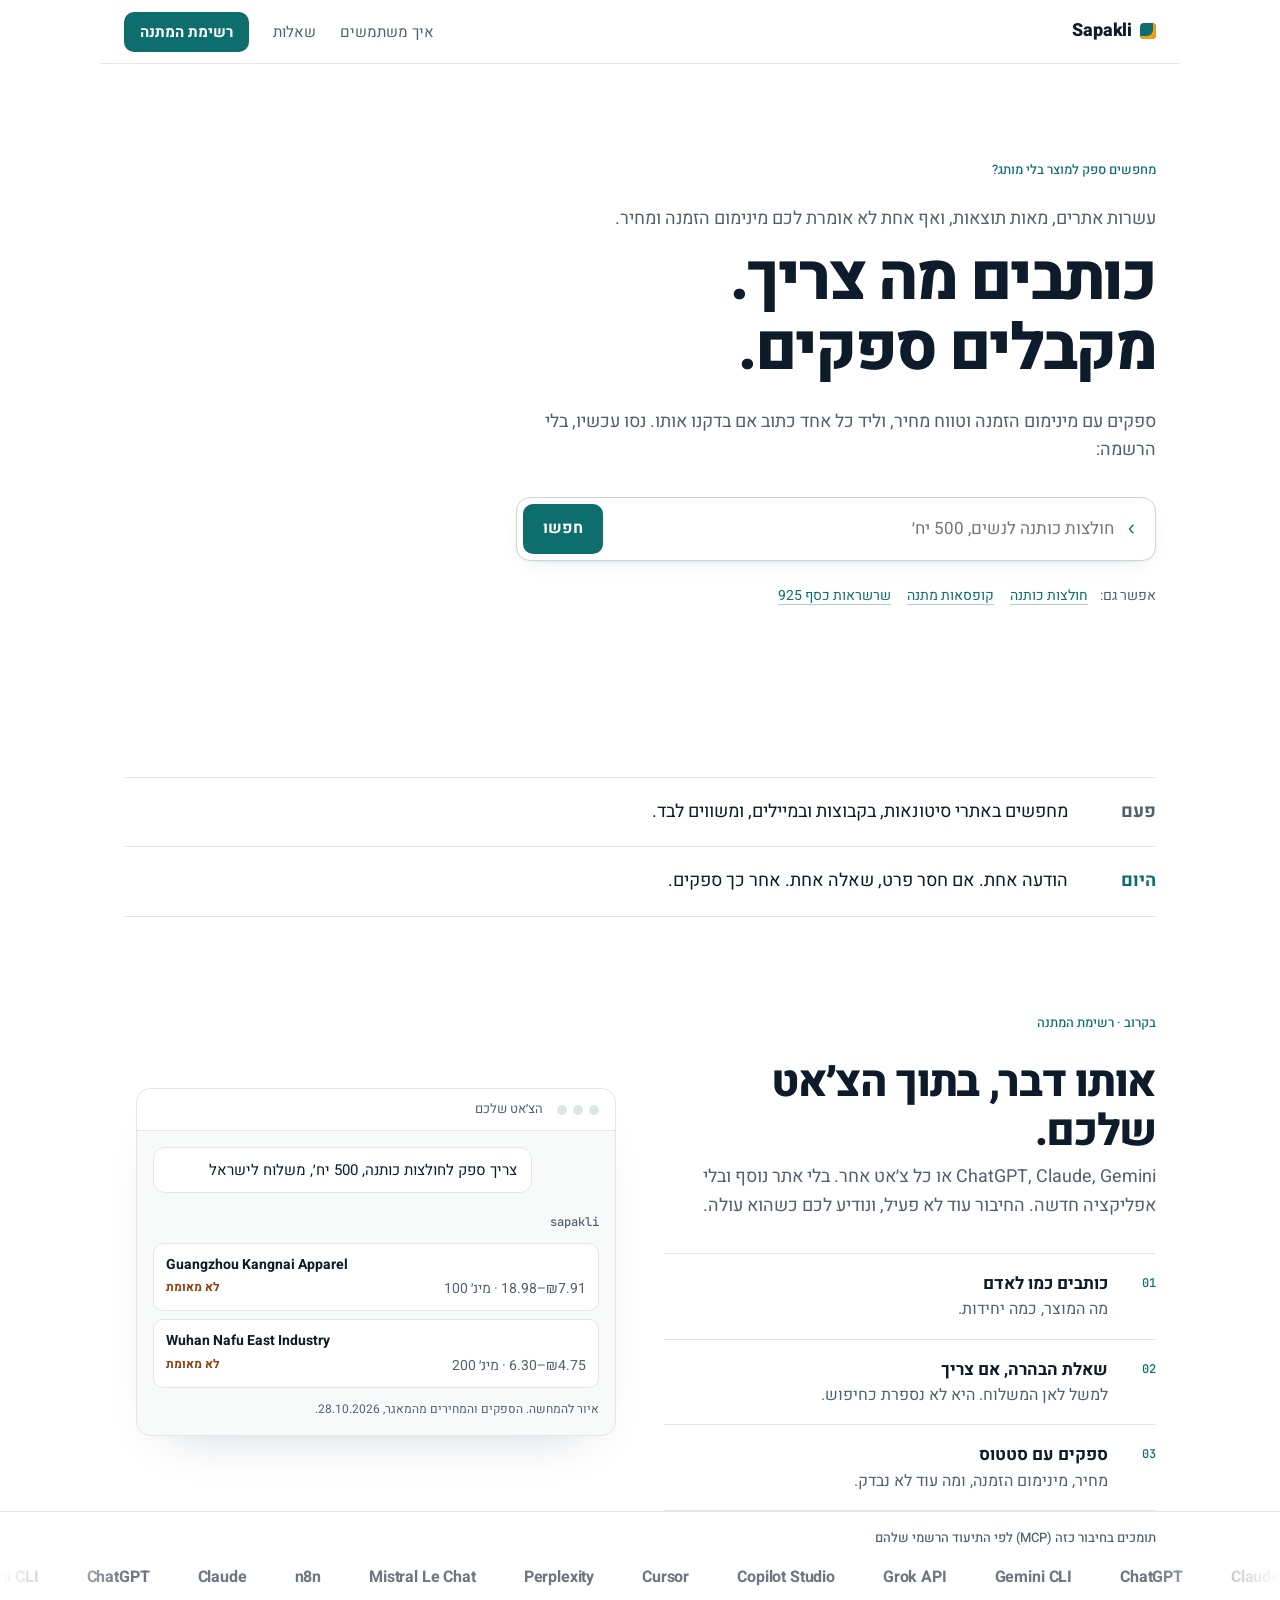
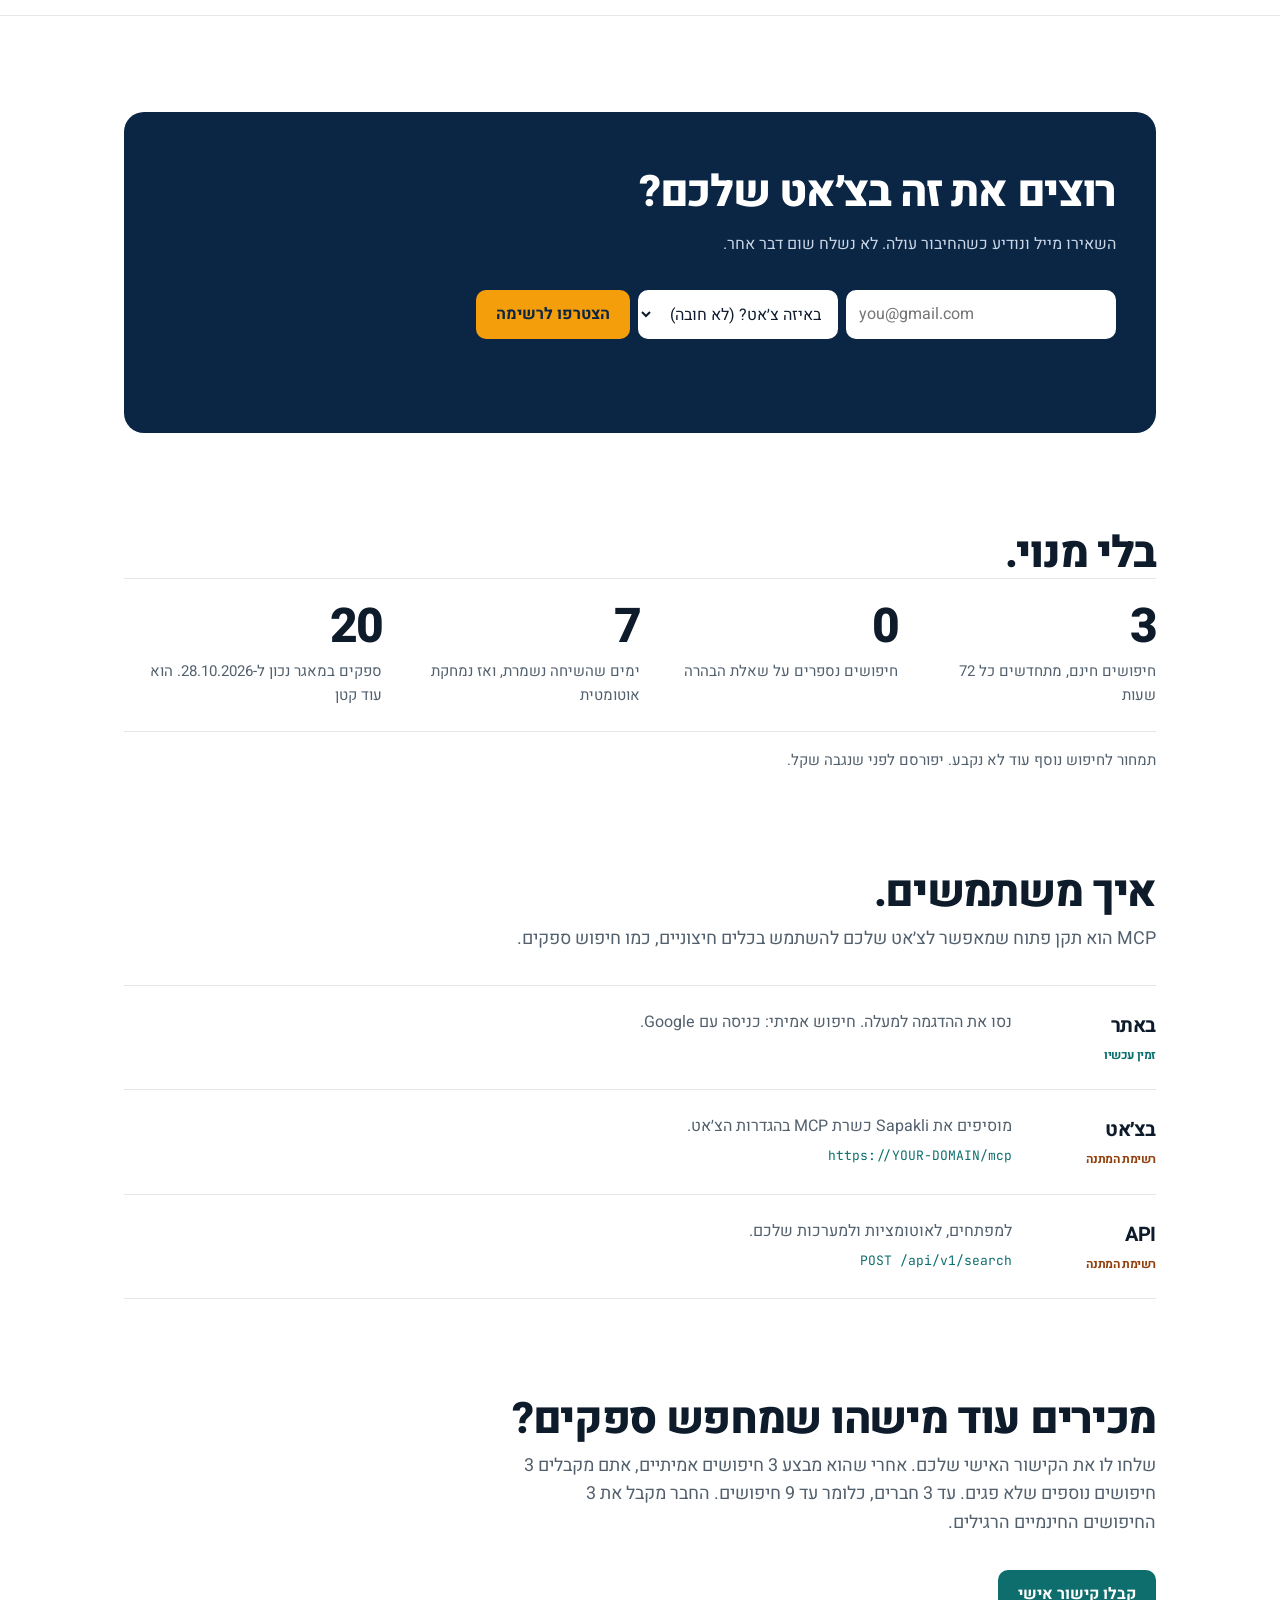
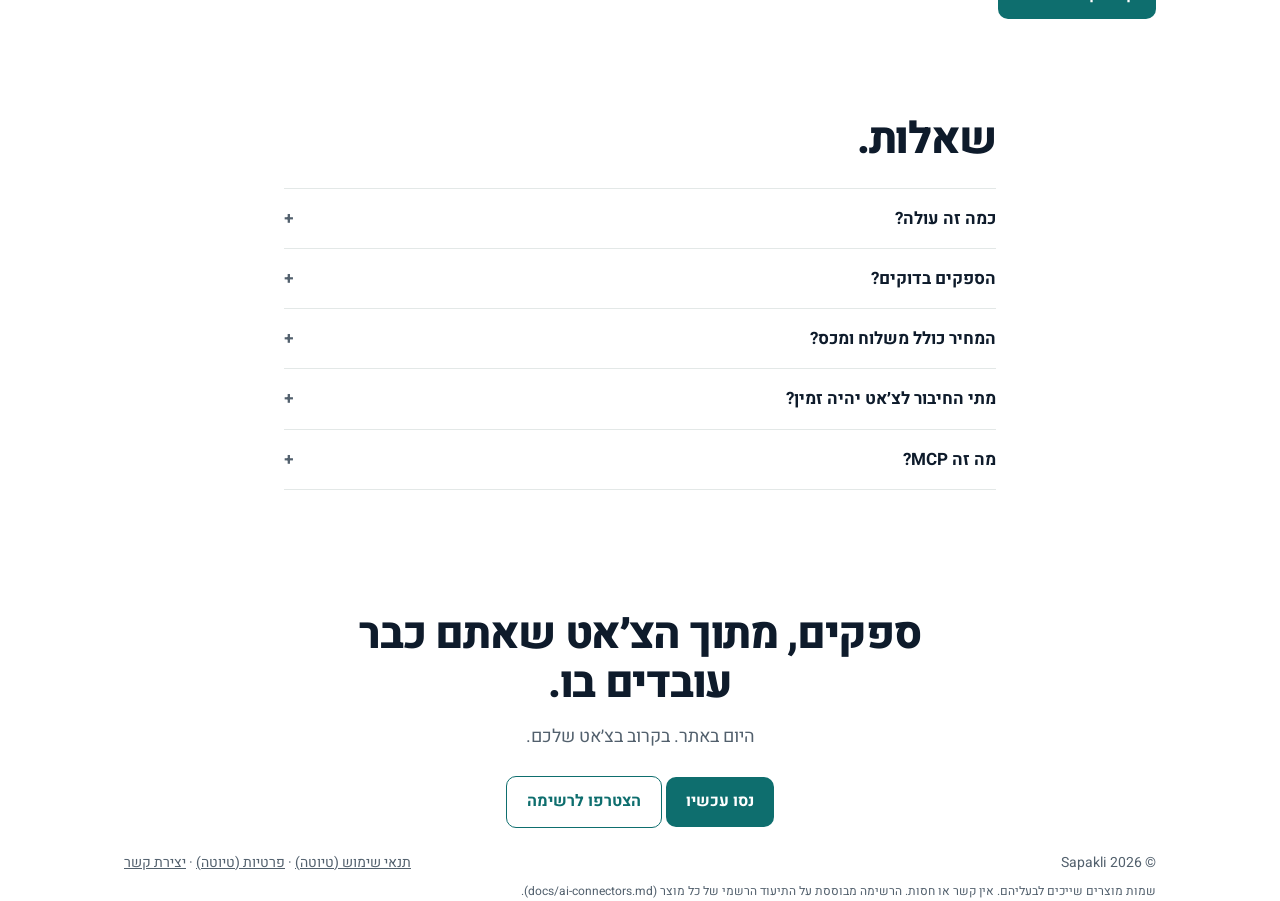
==== index.html @ cacb5def "Sapakli landing preview (static, noindex)" ====
<!doctype html><html lang="he" dir="rtl"><head><meta charset="utf-8"><meta name="robots" content="noindex,nofollow"><meta name="viewport" content="width=device-width,initial-scale=1">
<title>Sapakli – ספקים מתוך הצ׳אט שלכם</title>
<meta name="description" content="כותבים מה צריך, מקבלים ספקים עם מינימום הזמנה וטווח מחיר. נסו עכשיו באתר, 3 חיפושים חינם. החיבור לצ׳אט שלכם: הצטרפו לרשימת ההמתנה.">
<link rel="preconnect" href="https://fonts.googleapis.com"><link rel="preconnect" href="https://fonts.gstatic.com" crossorigin>
<link href="https://fonts.googleapis.com/css2?family=Heebo:wght@400;500;700;800&family=JetBrains+Mono:wght@500&display=swap" rel="stylesheet">
<link rel="icon" href="data:,"><link rel="stylesheet" href="style.css"></head><body>
<a class="skip" href="#try">דלגו להדגמה</a>
<nav class="nav wrap"><b class="logo"><i aria-hidden="true"></i>Sapakli</b>
 <span class="navl"><a href="#connect">איך משתמשים</a><a href="#faq">שאלות</a><a class="btn sm" href="#waitlist">רשימת המתנה</a></span></nav>
<main>
<!-- מבנה לפי jensen-keynote-product-format: בעיה → פעם/היום → חשיפה → דמו → איך בצ׳אט → אקוסיסטם → CTA -->
<!-- 🧪 שורת הבעיה בלי מספרים: טרם אומת כאב (PV) על מציאת ספקים -->
<header class="hero wrap" id="try">
 <p class="eyebrow r">מחפשים ספק למוצר בלי מותג?</p>
 <p class="prob r">עשרות אתרים, מאות תוצאות, ואף אחת לא אומרת לכם מינימום הזמנה ומחיר.</p>
 <h1 class="r">כותבים מה צריך.<br class="d">מקבלים ספקים.</h1>
 <p class="lead r">ספקים עם מינימום הזמנה וטווח מחיר, וליד כל אחד כתוב אם בדקנו אותו. נסו עכשיו, בלי הרשמה:</p>
 <form id="f" class="ask r" role="search" aria-label="נסו את ההדגמה">
  <span class="pr" aria-hidden="true">›</span>
  <label for="q" class="sr">מה אתם מחפשים?</label>
  <input id="q" autocomplete="off" placeholder="חולצות כותנה לנשים, 500 יח׳">
  <button class="btn" type="submit">חפשו</button>
 </form>
 <div class="ex r" aria-label="דוגמאות"><span>אפשר גם:</span>
  <button type="button" data-q="חולצות כותנה לנשים, 500 יח׳">חולצות כותנה</button>
  <button type="button" data-q="קופסאות מתנה ממותגות, 1000 יח׳">קופסאות מתנה</button>
  <button type="button" data-q="שרשראות כסף 925, 200 יח׳">שרשראות כסף 925</button>
 </div>
 <section class="chat" aria-live="polite" aria-label="תוצאות ההדגמה" hidden>
  <p class="badge">הדגמה · נתונים מהמאגר מ-28.10.2026, לא מאומתים</p>
  <div id="log"></div>
 </section>
</header>

<section class="wrap" aria-labelledby="ba">
 <h2 id="ba" class="sr">פעם והיום</h2>
 <div class="ba r">
  <div><span class="k">פעם</span><p>מחפשים באתרי סיטונאות, בקבוצות ובמיילים, ומשווים לבד.</p></div>
  <div><span class="k now">היום</span><p>הודעה אחת. אם חסר פרט, שאלה אחת. אחר כך ספקים.</p></div>
 </div>
</section>

<section class="wrap how" aria-labelledby="hw">
 <div>
  <p class="eyebrow r">בקרוב · רשימת המתנה</p>
  <h2 id="hw" class="r">אותו דבר, בתוך הצ׳אט שלכם.</h2>
  <p class="lead sm r">ChatGPT, Claude, Gemini או כל צ׳אט אחר. בלי אתר נוסף ובלי אפליקציה חדשה. החיבור עוד לא פעיל, ונודיע לכם כשהוא עולה.</p>
  <ol class="steps">
   <li class="r"><span class="mono">01</span><b>כותבים כמו לאדם</b>מה המוצר, כמה יחידות.</li>
   <li class="r"><span class="mono">02</span><b>שאלת הבהרה, אם צריך</b>למשל לאן המשלוח. היא לא נספרת כחיפוש.</li>
   <li class="r"><span class="mono">03</span><b>ספקים עם סטטוס</b>מחיר, מינימום הזמנה, ומה עוד לא נבדק.</li>
  </ol>
 </div>
 <figure class="mock r" aria-label="איור: חלון צ׳אט כללי">
  <div class="bar"><i></i><i></i><i></i><span>הצ׳אט שלכם</span></div>
  <p class="mu">צריך ספק לחולצות כותנה, 500 יח׳, משלוח לישראל</p>
  <p class="mt"><span class="mono">sapakli</span></p>
  <div class="mc"><b dir="ltr">Guangzhou Kangnai Apparel</b><span>₪7.91–18.98 · מינ׳ 100</span><em>לא מאומת</em></div>
  <div class="mc"><b dir="ltr">Wuhan Nafu East Industry</b><span>₪4.75–6.30 · מינ׳ 200</span><em>לא מאומת</em></div>
  <figcaption>איור להמחשה. הספקים והמחירים מהמאגר, 28.10.2026.</figcaption>
 </figure>
</section>

<section class="works" aria-labelledby="ww">
 <p class="wrap mono" id="ww">תומכים בחיבור כזה (MCP) לפי התיעוד הרשמי שלהם</p>
 <div class="marq"><ul class="track">
  <li><span class="tx">Claude</span></li><li><span class="tx">ChatGPT</span></li><li><span class="tx">Gemini CLI</span></li>
  <li><span class="tx">Grok API</span></li><li><span class="tx">Copilot Studio</span></li><li><span class="tx">Cursor</span></li>
  <li><span class="tx">Perplexity</span></li><li><span class="tx">Mistral Le Chat</span></li><li><span class="tx">n8n</span></li>
 </ul></div>
</section>

<section class="wrap" id="waitlist" aria-labelledby="wl"><div class="end r">
 <h2 id="wl">רוצים את זה בצ׳אט שלכם?</h2>
 <p>השאירו מייל ונודיע כשהחיבור עולה. לא נשלח שום דבר אחר.</p>
 <form id="wlf" class="wl" novalidate>
  <label for="em" class="sr">אימייל</label>
  <input id="em" name="email" type="email" required autocomplete="email" inputmode="email" placeholder="you@gmail.com" dir="ltr">
  <label for="ch" class="sr">באיזה צ׳אט אתם משתמשים? (לא חובה)</label>
  <select id="ch" name="chat"><option value="">באיזה צ׳אט? (לא חובה)</option><option value="chatgpt">ChatGPT</option><option value="claude">Claude</option><option value="gemini">Gemini</option><option value="grok">Grok</option><option value="copilot">Copilot</option><option value="cursor">Cursor</option><option value="other">אחר</option></select>
  <div class="hp" aria-hidden="true"><label for="website">אתר</label><input id="website" name="website" tabindex="-1" autocomplete="off"></div>
  <button class="btn amber" type="submit">הצטרפו לרשימה</button>
 </form>
 <p id="wlm" class="wlm" role="status" aria-live="polite"></p>
 <div id="wli" class="wli" hidden>
  <p><b>אתם ברשימה.</b> זה הקישור האישי שלכם. חבר שנכנס דרכו ומבצע 3 חיפושים אמיתיים מזכה אתכם ב-3 חיפושים נוספים, עד 3 חברים.</p>
  <div class="cp"><input id="lnk" readonly dir="ltr" aria-label="הקישור האישי שלכם"><button type="button" class="btn sm" id="cpb">העתיקו</button></div>
 </div>
</div></section>

<section class="wrap" aria-labelledby="ns">
 <h2 id="ns" class="r">בלי מנוי.</h2>
 <dl class="stats r">
  <div><dt>3</dt><dd>חיפושים חינם, מתחדשים כל 72 שעות</dd></div>
  <div><dt>0</dt><dd>חיפושים נספרים על שאלת הבהרה</dd></div>
  <div><dt>7</dt><dd>ימים שהשיחה נשמרת, ואז נמחקת אוטומטית</dd></div>
  <div><dt>20</dt><dd>ספקים במאגר נכון ל-28.10.2026. הוא עוד קטן</dd></div>
 </dl>
 <p class="note r">תמחור לחיפוש נוסף עוד לא נקבע. יפורסם לפני שנגבה שקל.</p>
</section>

<section class="wrap" id="connect" aria-labelledby="cn">
 <h2 id="cn" class="r">איך משתמשים.</h2>
 <p class="lead sm r">MCP הוא תקן פתוח שמאפשר לצ׳אט שלכם להשתמש בכלים חיצוניים, כמו חיפוש ספקים.</p>
 <div class="ways">
  <div class="r"><h3>באתר <span class="live">זמין עכשיו</span></h3><p>נסו את ההדגמה למעלה. חיפוש אמיתי: כניסה עם Google.</p></div>
  <div class="r"><h3>בצ׳אט <span class="soon">רשימת המתנה</span></h3><p>מוסיפים את Sapakli כשרת MCP בהגדרות הצ׳אט.</p><code dir="ltr">https://YOUR-DOMAIN/mcp</code></div>
  <div class="r"><h3>API <span class="soon">רשימת המתנה</span></h3><p>למפתחים, לאוטומציות ולמערכות שלכם.</p><code dir="ltr">POST /api/v1/search</code></div>
 </div>
</section>

<section class="wrap" aria-labelledby="rf">
 <h2 id="rf" class="r">מכירים עוד מישהו שמחפש ספקים?</h2>
 <p class="lead sm r">שלחו לו את הקישור האישי שלכם. אחרי שהוא מבצע 3 חיפושים אמיתיים, אתם מקבלים 3 חיפושים נוספים שלא פגים. עד 3 חברים, כלומר עד 9 חיפושים. החבר מקבל את 3 החיפושים החינמיים הרגילים.</p>
 <p class="r"><a class="btn" href="#waitlist">קבלו קישור אישי</a></p>
</section>

<section class="wrap narrow" id="faq" aria-labelledby="fq"><h2 id="fq" class="r">שאלות.</h2>
<details><summary>כמה זה עולה?</summary><p>3 חיפושים חינם כל 72 שעות. המחיר לחיפוש נוסף עוד לא נקבע.</p></details>
<details><summary>הספקים בדוקים?</summary><p>לא כולם. ליד כל ספק כתוב אם בדקנו אותו. אם כתוב "לא מאומת", בדקו בעצמכם לפני שאתם מזמינים.</p></details>
<details><summary>המחיר כולל משלוח ומכס?</summary><p>לא. זה המחיר שהספק מפרסם, לפני משלוח, מכס ומע״מ.</p></details>
<details><summary>מתי החיבור לצ׳אט יהיה זמין?</summary><p>עוד לא נקבע תאריך. מי שברשימת ההמתנה יקבל הודעה ראשון.</p></details>
<details><summary>מה זה MCP?</summary><p>תקן פתוח שמאפשר לצ׳אטים כמו Claude ו-ChatGPT להשתמש בכלים חיצוניים. אתם מוסיפים כתובת אחת בהגדרות, וזהו.</p></details>
</section>

<section class="wrap" aria-labelledby="cl"><div class="close r">
 <h2 id="cl">ספקים, מתוך הצ׳אט שאתם כבר עובדים בו.</h2>
 <p class="lead sm">היום באתר. בקרוב בצ׳אט שלכם.</p>
 <p><a class="btn" href="#try">נסו עכשיו</a> <a class="btn ghost" href="#waitlist">הצטרפו לרשימה</a></p>
</div></section>
</main>
<footer class="wrap"><span>© 2026 Sapakli</span><span><a href="legal/terms.html">תנאי שימוש (טיוטה)</a> · <a href="legal/privacy.html">פרטיות (טיוטה)</a> · <a href="mailto:contact@YOUR-DOMAIN">יצירת קשר</a></span>
<small>שמות מוצרים שייכים לבעליהם. אין קשר או חסות. הרשימה מבוססת על התיעוד הרשמי של כל מוצר (docs/ai-connectors.md).</small></footer>
<a class="sticky btn amber" href="#waitlist">הצטרפו לרשימת ההמתנה</a>
<script src="demo.js" defer></script>
</body></html>
---- style.css ----
:root{--bg:#fff;--sub:#f7faf9;--line:#e3e8e7;--ink:#0e1b2b;--mute:#52606d;--a:#0e6e6e;--deep:#0b2545;--warm:#f59e0b;--warn:#92400e;--warnbg:#fef3c7;--ease:cubic-bezier(.2,.8,.2,1);--mono:"JetBrains Mono",ui-monospace,monospace}
*{box-sizing:border-box;margin:0}
body{font-family:Heebo,system-ui,sans-serif;color:var(--ink);background:var(--bg);line-height:1.6;font-size:16px;-webkit-font-smoothing:antialiased;padding-bottom:80px}
a{color:inherit}.wrap{max-width:1080px;margin:0 auto;padding:0 24px}
.sr{position:absolute;width:1px;height:1px;overflow:hidden;clip:rect(0 0 0 0)}
.skip{position:absolute;inset-inline-start:-999px}.skip:focus{inset-inline-start:16px;top:16px;background:#fff;padding:8px;z-index:9}
.mono{font-family:var(--mono);font-size:12px;letter-spacing:.02em;color:var(--mute)}
.nav{display:flex;align-items:center;justify-content:space-between;height:64px;border-bottom:1px solid var(--line)}
.navl{display:flex;gap:24px;align-items:center;font-size:15px}.navl a:not(.btn){text-decoration:none;color:var(--mute)}.navl a:not(.btn):hover{color:var(--ink)}
.logo{display:flex;gap:8px;align-items:center;font-weight:800;font-size:18px;letter-spacing:-.01em}.logo i{width:16px;height:16px;border-radius:4px;background:var(--a);box-shadow:inset -5px -5px 0 -2px var(--warm)}.logo small{font-weight:400}
.btn{display:inline-flex;align-items:center;justify-content:center;gap:8px;background:var(--a);color:#fff;font:inherit;font-weight:700;padding:12px 20px;border:0;border-radius:10px;text-decoration:none;cursor:pointer;min-height:48px;transition:transform .3s var(--ease),background .2s}
.btn:hover{background:#0b5b5b;transform:translateY(-1px)}.btn.sm{padding:8px 16px;min-height:40px;font-size:15px}.btn.amber{background:var(--warm);color:var(--deep)}.btn.amber:hover{background:#e08e06}
:focus-visible{outline:2px solid var(--warm);outline-offset:3px}
.gl{width:22px;height:22px;border-radius:50%;background:#fff;color:var(--a);display:grid;place-items:center;font-weight:800;font-size:13px}
.hero{padding-top:96px;padding-bottom:64px}
.eyebrow{font-family:var(--mono);font-size:12px;color:var(--a);margin-bottom:24px}
h1{font-size:clamp(36px,5vw,64px);line-height:1.08;font-weight:800;letter-spacing:-.035em;max-width:14em}
.lead{font-size:clamp(17px,1.4vw,19px);color:var(--mute);margin:24px 0 32px;max-width:36em}.lead.sm{margin:8px 0 32px}
.ask{display:flex;align-items:center;gap:8px;max-width:640px;background:#fff;border:1px solid #cdd6d4;border-radius:14px;padding:6px 6px 6px 6px;box-shadow:0 1px 2px #0b25450d,0 8px 24px -12px #0b254526;transition:border-color .2s}
.ask:focus-within{border-color:var(--a);outline:2px solid var(--warm);outline-offset:3px}
.pr{font-family:var(--mono);color:var(--a);padding-inline-start:12px;font-size:18px}
.ask input{flex:1;min-width:0;border:0;font:inherit;font-size:17px;padding:10px 4px;background:none;color:var(--ink)}.ask input:focus{outline:none}
.ex{display:flex;flex-wrap:wrap;gap:8px;margin-top:16px;align-items:center;color:var(--mute);font-size:14px}
.ex button{font:inherit;font-size:14px;border:0;background:none;padding:8px 4px;cursor:pointer;min-height:40px;color:var(--a);text-decoration:underline;text-decoration-color:#0e6e6e55;text-underline-offset:4px}.ex button:hover{text-decoration-color:var(--a)}
.chat{max-width:760px;margin-top:32px;border:1px solid var(--line);border-radius:16px;padding:16px;background:#fff}
.badge{font-family:var(--mono);font-size:12px;color:var(--warn);margin-bottom:16px}
#log{display:flex;flex-direction:column;gap:8px}
.m{padding:10px 14px;border-radius:12px;max-width:92%;animation:pop .5s var(--ease) both}
.m.u{align-self:flex-start;background:var(--a);color:#fff}.m.a{align-self:flex-end;background:var(--sub);border:1px solid var(--line)}.m.cta{background:none;border:0;padding:0}
.cards{display:grid;gap:8px;margin-top:8px}
.card{background:#fff;border:1px solid var(--line);border-radius:10px;padding:12px}.card h3{font-size:15px;text-align:left;letter-spacing:-.01em}
.tag{display:inline-block;color:var(--warn);background:var(--warnbg);font-size:12px;font-weight:700;border-radius:4px;padding:0 6px;margin:4px 0}
dl{display:grid;grid-template-columns:auto 1fr;gap:0 12px;font-size:15px}dt{color:var(--mute)}dd{font-weight:700}
section{padding-top:96px}
h2{font-size:clamp(28px,3.4vw,44px);line-height:1.12;font-weight:800;letter-spacing:-.03em}
.works{padding-top:0;border-top:1px solid var(--line);border-bottom:1px solid var(--line)}
.works .mono{padding-top:16px}.soon{color:var(--warn)}
.marq{overflow:hidden;mask-image:linear-gradient(90deg,transparent,#000 10%,#000 90%,transparent);padding:16px 0 24px}
.track{display:flex;gap:48px;list-style:none;padding:0;width:max-content;animation:mq 50s linear infinite}
.marq:hover .track{animation-play-state:paused}
.track li{display:flex;align-items:center;gap:8px;font-weight:500;color:#3d4a56;white-space:nowrap;opacity:.75;transition:opacity .3s var(--ease)}.track li:hover{opacity:1}
.track img{width:20px;height:20px}.tx{font-weight:700;letter-spacing:-.01em}
@keyframes mq{to{transform:translateX(50%)}}
.how{display:grid;gap:48px;align-items:center}
.steps{list-style:none;padding:0;margin-top:32px;border-top:1px solid var(--line)}
.steps li{display:grid;grid-template-columns:40px 1fr;gap:0 8px;padding:16px 0;border-bottom:1px solid var(--line);color:var(--mute)}
.steps .mono{grid-row:span 2;padding-top:4px;color:var(--a)}.steps b{color:var(--ink);font-size:17px}
.mock{border:1px solid var(--line);border-radius:14px;background:var(--sub);padding:0 16px 16px;box-shadow:0 24px 48px -32px #0b254540;max-width:480px}
.bar{display:flex;gap:6px;align-items:center;margin:0 -16px 16px;padding:10px 16px;border-bottom:1px solid var(--line);background:#fff;border-radius:14px 14px 0 0}
.bar i{width:10px;height:10px;border-radius:50%;background:#dfe5e4}.bar span{margin-inline-start:8px;font-size:13px;color:var(--mute)}
.mu{background:#fff;border:1px solid var(--line);padding:10px 14px;border-radius:12px;margin-inline-start:15%;font-size:15px}
.mt{margin:16px 0 8px}
.mc{display:grid;grid-template-columns:1fr auto;gap:2px 8px;background:#fff;border:1px solid var(--line);border-radius:10px;padding:10px 12px;margin-top:8px;font-size:14px}
.mc b{text-align:left;grid-column:1/-1}.mc span{color:var(--mute)}.mc em{font-style:normal;color:var(--warn);font-size:12px;font-weight:700}
figcaption{font-size:12px;color:var(--mute);margin-top:12px}
.stats{display:grid;grid-template-columns:repeat(2,1fr);border-top:1px solid var(--line);gap:0}
.stats div{padding:24px 0;border-bottom:1px solid var(--line)}
.stats dt{font-size:clamp(36px,4vw,48px);font-weight:800;letter-spacing:-.04em;color:var(--ink);line-height:1}
.stats dd{font-weight:400;color:var(--mute);font-size:15px;margin-top:8px;max-width:16em}
.ways{border-top:1px solid var(--line)}
.ways div{display:grid;grid-template-columns:120px 1fr;gap:4px 24px;padding:24px 0;border-bottom:1px solid var(--line)}
.ways h3{font-size:20px;letter-spacing:-.02em;grid-row:span 2}.ways p{color:var(--mute)}
code{font-family:var(--mono);font-size:13px;color:var(--a);justify-self:start}
.narrow{max-width:760px}
details{border-bottom:1px solid var(--line);padding:16px 0}details:first-of-type{margin-top:24px;border-top:1px solid var(--line)}
summary{font-weight:700;font-size:17px;cursor:pointer;list-style:none;display:flex;justify-content:space-between}summary::after{content:"+";color:var(--mute);transition:transform .3s var(--ease)}details[open] summary::after{transform:rotate(45deg)}
details p{color:var(--mute);margin-top:8px}
.end{background:var(--deep);color:#fff;border-radius:20px;padding:56px 40px}.end p{color:#c9d6e6;margin:16px 0 32px;max-width:32em}
footer{padding:64px 24px 32px;color:var(--mute);font-size:14px;display:flex;flex-wrap:wrap;gap:8px 32px;justify-content:space-between}footer small{flex-basis:100%;font-size:12px}
.sticky{position:fixed;inset:auto 16px 16px;z-index:5;box-shadow:0 8px 24px -8px #0006}
.r{opacity:1}.js .r{opacity:0;transform:translateY(12px);transition:opacity .7s var(--ease),transform .7s var(--ease)}.js .r.in{opacity:1;transform:none}
@keyframes pop{from{opacity:0;transform:translateY(6px)}to{opacity:1}}
@media(min-width:800px){.sticky{display:none}body{padding-bottom:0}.cards{grid-template-columns:repeat(3,1fr)}.how{grid-template-columns:1fr 1fr}.stats{grid-template-columns:repeat(4,1fr)}.stats div{padding-inline-end:24px}}
@media(max-width:560px){.hero{padding-top:56px}section{padding-top:72px}.navl a:not(.btn){display:none}.ways div{grid-template-columns:1fr}.end{padding:40px 24px}.ask .btn{padding:12px 16px}}
@media(prefers-reduced-motion:reduce){*,.js .r{animation:none!important;transition:none!important}.js .r{opacity:1;transform:none}.marq{overflow-x:auto}}
section.wrap{padding-top:96px}@media(max-width:560px){section.wrap{padding-top:72px}}
.mono,.eyebrow,.badge{font-family:Heebo,system-ui,sans-serif;font-size:13px;font-weight:500;letter-spacing:0}.steps .mono,.mt .mono{font-family:var(--mono);font-size:12px}
@media(max-width:560px){.d{display:none}}
.prob{font-size:clamp(17px,1.4vw,19px);color:var(--mute);margin-bottom:12px;max-width:34em}
.ba{display:grid;gap:0;border-top:1px solid var(--line)}.ba div{display:grid;grid-template-columns:72px 1fr;gap:16px;padding:20px 0;border-bottom:1px solid var(--line);font-size:18px}
.k{font-weight:700;color:var(--mute)}.k.now{color:var(--a)}
.wl{display:flex;flex-wrap:wrap;gap:8px;max-width:640px}.wl input,.wl select{font:inherit;min-height:48px;border-radius:10px;border:1px solid #ffffff40;background:#fff;color:var(--ink);padding:0 12px}
.wl input{flex:1 1 220px}.wl select{flex:0 1 200px}
.hp{position:absolute;inset-inline-start:-9999px;width:1px;height:1px;overflow:hidden}
.wlm{min-height:1.6em;margin:12px 0 0!important;color:#fde68a!important}
.wli p{color:#fff!important;margin:8px 0 12px!important}.cp{display:flex;gap:8px;max-width:640px}.cp input{flex:1;min-width:0;font:inherit;font-size:14px;min-height:40px;border-radius:8px;border:0;padding:0 10px}
.live,.soon{font-size:12px;font-weight:700;display:block;margin-top:4px}.live{color:var(--a)}.ways .soon{color:var(--warn)}
.note{color:var(--mute);font-size:15px;margin-top:16px}
.close{text-align:center;padding:24px 0}.close h2{max-width:16em;margin:0 auto}.close .lead{margin:16px auto 24px}
.btn.ghost{background:none;color:var(--a);border:1px solid var(--a)}.btn.ghost:hover{background:var(--sub)}
[hidden]{display:none!important}
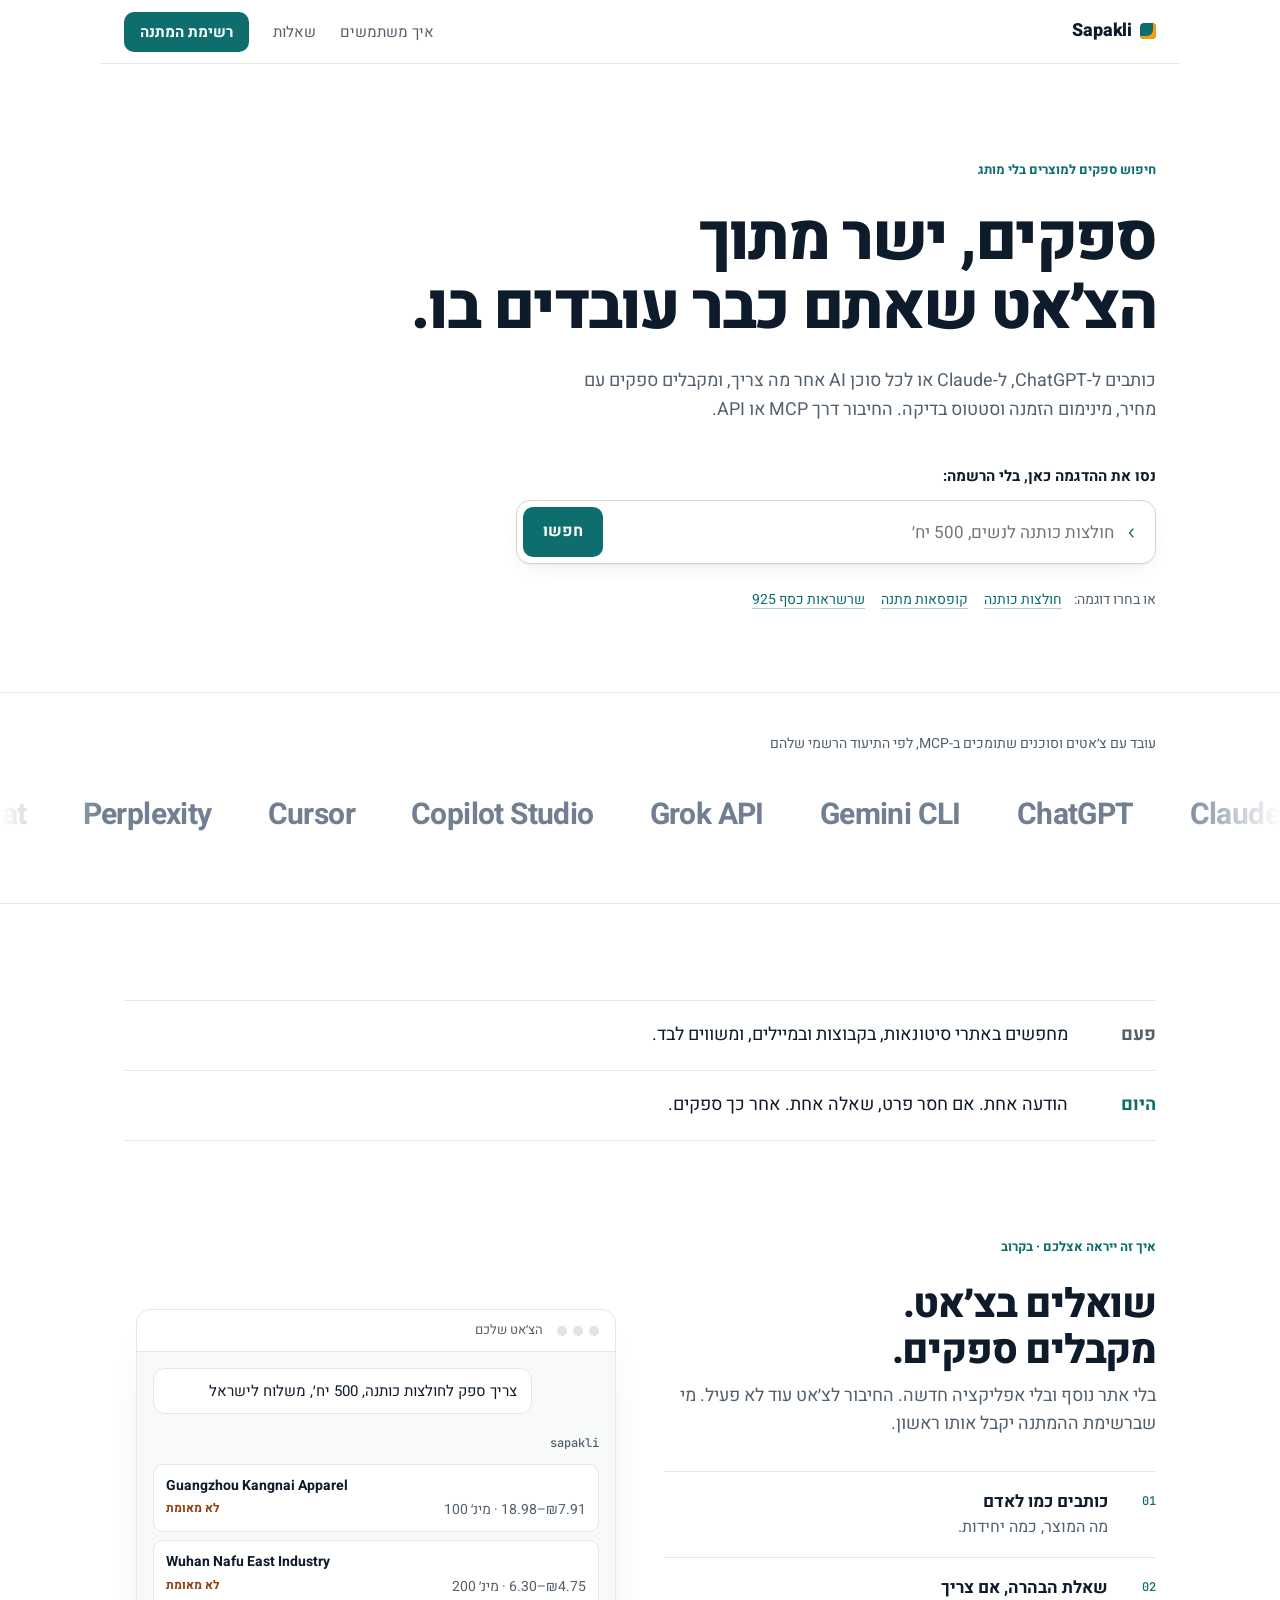
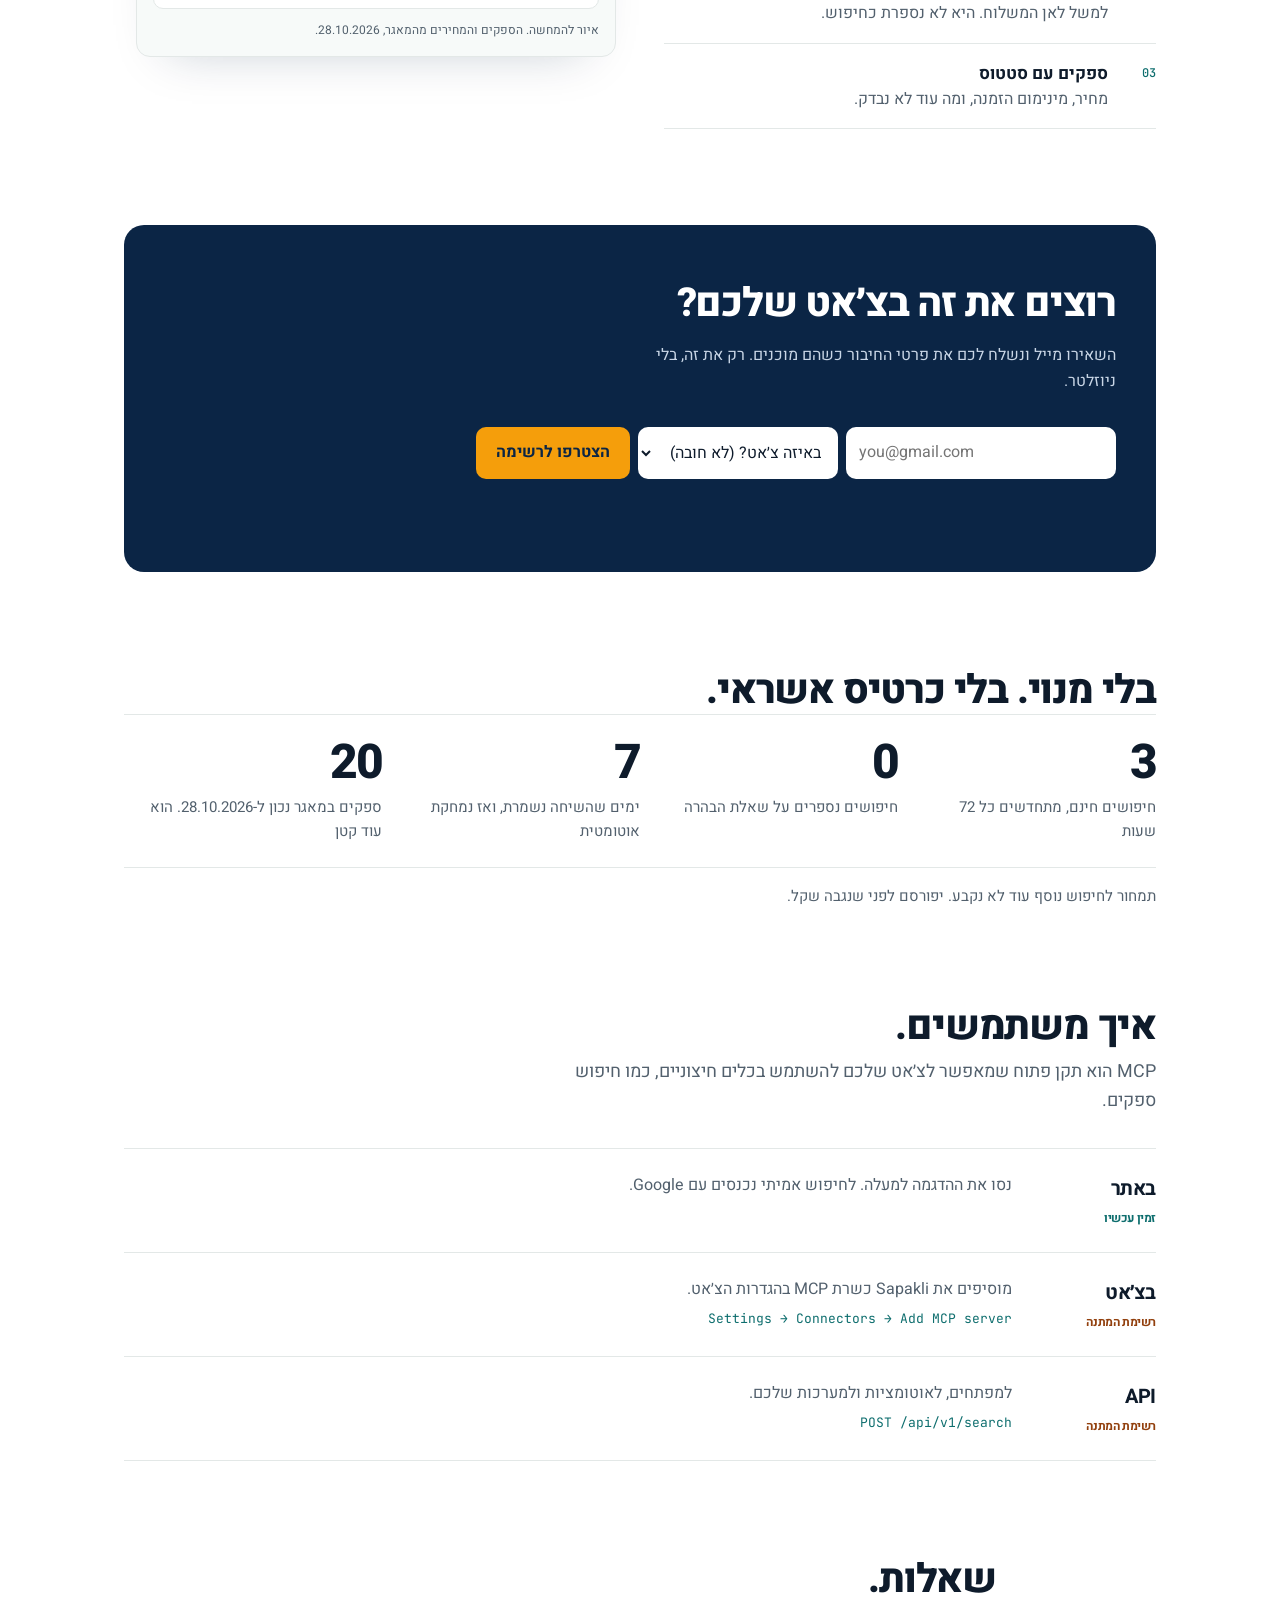
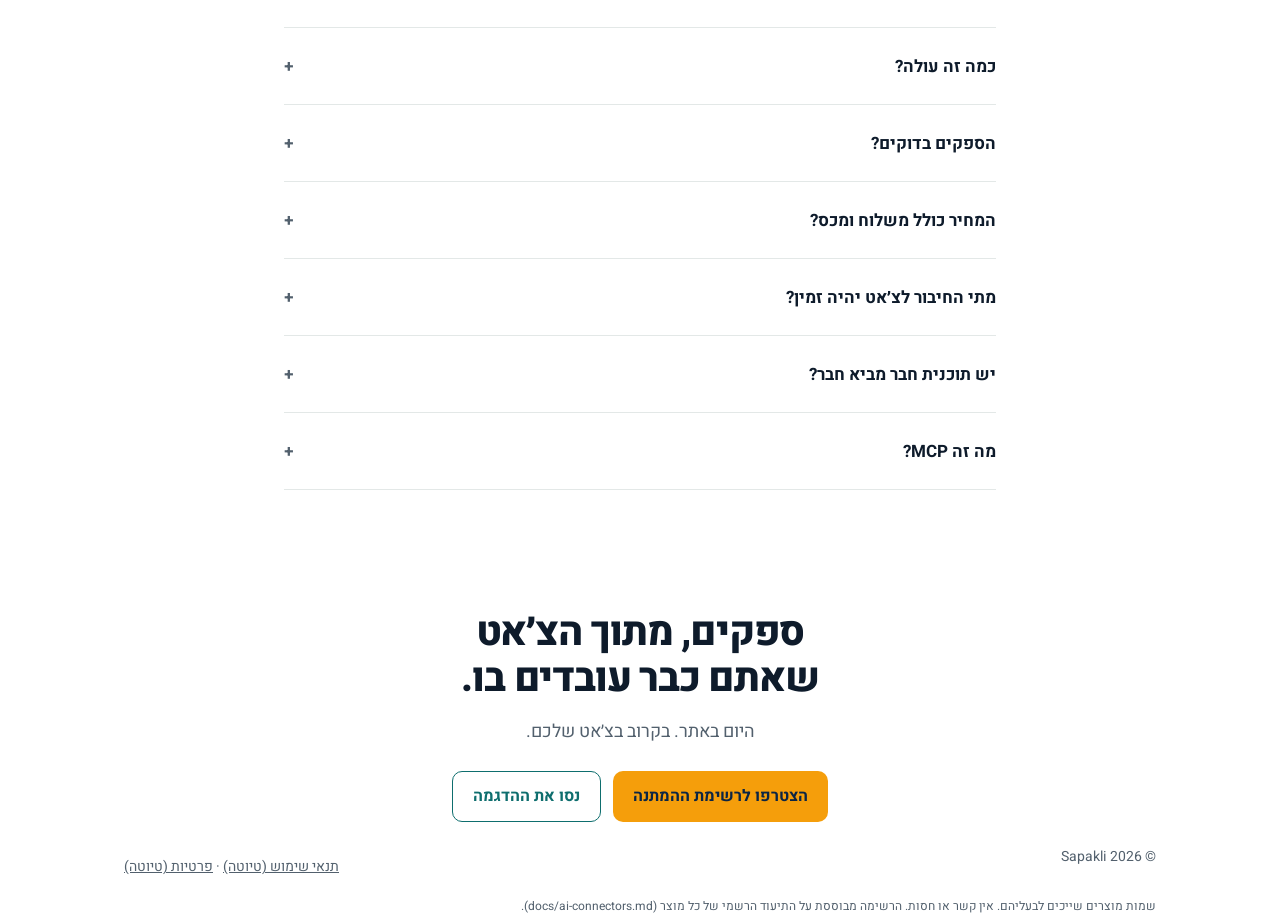
==== commit bf558ccc: "UX/UI round 2" ====
--- a/index.html
+++ b/index.html
@@ -1,6 +1,6 @@
 <!doctype html><html lang="he" dir="rtl"><head><meta charset="utf-8"><meta name="robots" content="noindex,nofollow"><meta name="viewport" content="width=device-width,initial-scale=1">
 <title>Sapakli – ספקים מתוך הצ׳אט שלכם</title>
-<meta name="description" content="כותבים מה צריך, מקבלים ספקים עם מינימום הזמנה וטווח מחיר. נסו עכשיו באתר, 3 חיפושים חינם. החיבור לצ׳אט שלכם: הצטרפו לרשימת ההמתנה.">
+<meta name="description" content="חיפוש ספקים מתוך הצ׳אט שאתם כבר עובדים בו: ChatGPT, Claude או כל סוכן AI, דרך MCP או API. נסו הדגמה והצטרפו לרשימת ההמתנה."><meta name="theme-color" content="#ffffff">
 <link rel="preconnect" href="https://fonts.googleapis.com"><link rel="preconnect" href="https://fonts.gstatic.com" crossorigin>
 <link href="https://fonts.googleapis.com/css2?family=Heebo:wght@400;500;700;800&family=JetBrains+Mono:wght@500&display=swap" rel="stylesheet">
 <link rel="icon" href="data:,"><link rel="stylesheet" href="style.css"></head><body>
@@ -9,28 +9,36 @@
  <span class="navl"><a href="#connect">איך משתמשים</a><a href="#faq">שאלות</a><a class="btn sm" href="#waitlist">רשימת המתנה</a></span></nav>
 <main>
 <!-- מבנה לפי jensen-keynote-product-format: בעיה → פעם/היום → חשיפה → דמו → איך בצ׳אט → אקוסיסטם → CTA -->
-<!-- 🧪 שורת הבעיה בלי מספרים: טרם אומת כאב (PV) על מציאת ספקים -->
 <header class="hero wrap" id="try">
- <p class="eyebrow r">מחפשים ספק למוצר בלי מותג?</p>
- <p class="prob r">עשרות אתרים, מאות תוצאות, ואף אחת לא אומרת לכם מינימום הזמנה ומחיר.</p>
- <h1 class="r">כותבים מה צריך.<br class="d">מקבלים ספקים.</h1>
- <p class="lead r">ספקים עם מינימום הזמנה וטווח מחיר, וליד כל אחד כתוב אם בדקנו אותו. נסו עכשיו, בלי הרשמה:</p>
- <form id="f" class="ask r" role="search" aria-label="נסו את ההדגמה">
+ <p class="eyebrow r">חיפוש ספקים למוצרים בלי מותג</p>
+ <h1 class="r">ספקים, ישר מתוך<br class="d"> הצ׳אט שאתם כבר עובדים בו.</h1>
+ <p class="lead r">כותבים ל-ChatGPT, ל-Claude או לכל סוכן AI אחר מה צריך, ומקבלים ספקים עם מחיר, מינימום הזמנה וסטטוס בדיקה. החיבור דרך MCP או API.</p>
+ <p class="try-l r" id="tryl">נסו את ההדגמה כאן, בלי הרשמה:</p>
+ <form id="f" class="ask r" role="search" aria-labelledby="tryl">
   <span class="pr" aria-hidden="true">›</span>
   <label for="q" class="sr">מה אתם מחפשים?</label>
   <input id="q" autocomplete="off" placeholder="חולצות כותנה לנשים, 500 יח׳">
-  <button class="btn" type="submit">חפשו</button>
+  <button class="btn" type="submit" id="go">חפשו</button>
  </form>
- <div class="ex r" aria-label="דוגמאות"><span>אפשר גם:</span>
+ <div class="ex r" role="group" aria-label="דוגמאות לחיפוש"><span>או בחרו דוגמה:</span>
   <button type="button" data-q="חולצות כותנה לנשים, 500 יח׳">חולצות כותנה</button>
   <button type="button" data-q="קופסאות מתנה ממותגות, 1000 יח׳">קופסאות מתנה</button>
   <button type="button" data-q="שרשראות כסף 925, 200 יח׳">שרשראות כסף 925</button>
  </div>
  <section class="chat" aria-live="polite" aria-label="תוצאות ההדגמה" hidden>
-  <p class="badge">הדגמה · נתונים מהמאגר מ-28.10.2026, לא מאומתים</p>
+  <p class="badge">הדגמה מוקלטת · נתונים מהמאגר מ-28.10.2026, לא מאומתים</p>
   <div id="log"></div>
  </section>
 </header>
+
+<section class="works" aria-labelledby="ww">
+ <p class="wrap cap" id="ww">עובד עם צ׳אטים וסוכנים שתומכים ב-MCP, לפי התיעוד הרשמי שלהם</p>
+ <div class="marq"><ul class="track">
+  <li><span class="tx">Claude</span></li><li><span class="tx">ChatGPT</span></li><li><span class="tx">Gemini CLI</span></li>
+  <li><span class="tx">Grok API</span></li><li><span class="tx">Copilot Studio</span></li><li><span class="tx">Cursor</span></li>
+  <li><span class="tx">Perplexity</span></li><li><span class="tx">Mistral Le Chat</span></li>
+ </ul></div>
+</section>
 
 <section class="wrap" aria-labelledby="ba">
  <h2 id="ba" class="sr">פעם והיום</h2>
@@ -42,9 +50,9 @@
 
 <section class="wrap how" aria-labelledby="hw">
  <div>
-  <p class="eyebrow r">בקרוב · רשימת המתנה</p>
-  <h2 id="hw" class="r">אותו דבר, בתוך הצ׳אט שלכם.</h2>
-  <p class="lead sm r">ChatGPT, Claude, Gemini או כל צ׳אט אחר. בלי אתר נוסף ובלי אפליקציה חדשה. החיבור עוד לא פעיל, ונודיע לכם כשהוא עולה.</p>
+  <p class="eyebrow r">איך זה ייראה אצלכם · בקרוב</p>
+  <h2 id="hw" class="r">שואלים בצ׳אט. מקבלים ספקים.</h2>
+  <p class="lead sm r">בלי אתר נוסף ובלי אפליקציה חדשה. החיבור לצ׳אט עוד לא פעיל. מי שברשימת ההמתנה יקבל אותו ראשון.</p>
   <ol class="steps">
    <li class="r"><span class="mono">01</span><b>כותבים כמו לאדם</b>מה המוצר, כמה יחידות.</li>
    <li class="r"><span class="mono">02</span><b>שאלת הבהרה, אם צריך</b>למשל לאן המשלוח. היא לא נספרת כחיפוש.</li>
@@ -61,21 +69,13 @@
  </figure>
 </section>
 
-<section class="works" aria-labelledby="ww">
- <p class="wrap mono" id="ww">תומכים בחיבור כזה (MCP) לפי התיעוד הרשמי שלהם</p>
- <div class="marq"><ul class="track">
-  <li><span class="tx">Claude</span></li><li><span class="tx">ChatGPT</span></li><li><span class="tx">Gemini CLI</span></li>
-  <li><span class="tx">Grok API</span></li><li><span class="tx">Copilot Studio</span></li><li><span class="tx">Cursor</span></li>
-  <li><span class="tx">Perplexity</span></li><li><span class="tx">Mistral Le Chat</span></li><li><span class="tx">n8n</span></li>
- </ul></div>
-</section>
 
 <section class="wrap" id="waitlist" aria-labelledby="wl"><div class="end r">
  <h2 id="wl">רוצים את זה בצ׳אט שלכם?</h2>
- <p>השאירו מייל ונודיע כשהחיבור עולה. לא נשלח שום דבר אחר.</p>
- <form id="wlf" class="wl" novalidate>
+ <p id="wld">השאירו מייל ונשלח לכם את פרטי החיבור כשהם מוכנים. רק את זה, בלי ניוזלטר.</p>
+ <form id="wlf" class="wl" novalidate aria-describedby="wld">
   <label for="em" class="sr">אימייל</label>
-  <input id="em" name="email" type="email" required autocomplete="email" inputmode="email" placeholder="you@gmail.com" dir="ltr">
+  <input id="em" name="email" type="email" required autocomplete="email" inputmode="email" placeholder="you@gmail.com" dir="ltr" aria-describedby="wlm">
   <label for="ch" class="sr">באיזה צ׳אט אתם משתמשים? (לא חובה)</label>
   <select id="ch" name="chat"><option value="">באיזה צ׳אט? (לא חובה)</option><option value="chatgpt">ChatGPT</option><option value="claude">Claude</option><option value="gemini">Gemini</option><option value="grok">Grok</option><option value="copilot">Copilot</option><option value="cursor">Cursor</option><option value="other">אחר</option></select>
   <div class="hp" aria-hidden="true"><label for="website">אתר</label><input id="website" name="website" tabindex="-1" autocomplete="off"></div>
@@ -83,13 +83,13 @@
  </form>
  <p id="wlm" class="wlm" role="status" aria-live="polite"></p>
  <div id="wli" class="wli" hidden>
-  <p><b>אתם ברשימה.</b> זה הקישור האישי שלכם. חבר שנכנס דרכו ומבצע 3 חיפושים אמיתיים מזכה אתכם ב-3 חיפושים נוספים, עד 3 חברים.</p>
+  <p><b>אתם ברשימה.</b> זה הקישור האישי שלכם. על כל חבר שנכנס דרכו ומבצע 3 חיפושים אמיתיים, תקבלו 3 חיפושים נוספים שלא פגים, עד 3 חברים.</p>
   <div class="cp"><input id="lnk" readonly dir="ltr" aria-label="הקישור האישי שלכם"><button type="button" class="btn sm" id="cpb">העתיקו</button></div>
  </div>
 </div></section>
 
 <section class="wrap" aria-labelledby="ns">
- <h2 id="ns" class="r">בלי מנוי.</h2>
+ <h2 id="ns" class="r">בלי מנוי. בלי כרטיס אשראי.</h2>
  <dl class="stats r">
   <div><dt>3</dt><dd>חיפושים חינם, מתחדשים כל 72 שעות</dd></div>
   <div><dt>0</dt><dd>חיפושים נספרים על שאלת הבהרה</dd></div>
@@ -103,16 +103,10 @@
  <h2 id="cn" class="r">איך משתמשים.</h2>
  <p class="lead sm r">MCP הוא תקן פתוח שמאפשר לצ׳אט שלכם להשתמש בכלים חיצוניים, כמו חיפוש ספקים.</p>
  <div class="ways">
-  <div class="r"><h3>באתר <span class="live">זמין עכשיו</span></h3><p>נסו את ההדגמה למעלה. חיפוש אמיתי: כניסה עם Google.</p></div>
-  <div class="r"><h3>בצ׳אט <span class="soon">רשימת המתנה</span></h3><p>מוסיפים את Sapakli כשרת MCP בהגדרות הצ׳אט.</p><code dir="ltr">https://YOUR-DOMAIN/mcp</code></div>
+  <div class="r"><h3>באתר <span class="live">זמין עכשיו</span></h3><p>נסו את ההדגמה למעלה. לחיפוש אמיתי נכנסים עם Google.</p></div>
+  <div class="r"><h3>בצ׳אט <span class="soon">רשימת המתנה</span></h3><p>מוסיפים את Sapakli כשרת MCP בהגדרות הצ׳אט.</p><code dir="ltr">Settings → Connectors → Add MCP server</code></div>
   <div class="r"><h3>API <span class="soon">רשימת המתנה</span></h3><p>למפתחים, לאוטומציות ולמערכות שלכם.</p><code dir="ltr">POST /api/v1/search</code></div>
  </div>
-</section>
-
-<section class="wrap" aria-labelledby="rf">
- <h2 id="rf" class="r">מכירים עוד מישהו שמחפש ספקים?</h2>
- <p class="lead sm r">שלחו לו את הקישור האישי שלכם. אחרי שהוא מבצע 3 חיפושים אמיתיים, אתם מקבלים 3 חיפושים נוספים שלא פגים. עד 3 חברים, כלומר עד 9 חיפושים. החבר מקבל את 3 החיפושים החינמיים הרגילים.</p>
- <p class="r"><a class="btn" href="#waitlist">קבלו קישור אישי</a></p>
 </section>
 
 <section class="wrap narrow" id="faq" aria-labelledby="fq"><h2 id="fq" class="r">שאלות.</h2>
@@ -120,17 +114,18 @@
 <details><summary>הספקים בדוקים?</summary><p>לא כולם. ליד כל ספק כתוב אם בדקנו אותו. אם כתוב "לא מאומת", בדקו בעצמכם לפני שאתם מזמינים.</p></details>
 <details><summary>המחיר כולל משלוח ומכס?</summary><p>לא. זה המחיר שהספק מפרסם, לפני משלוח, מכס ומע״מ.</p></details>
 <details><summary>מתי החיבור לצ׳אט יהיה זמין?</summary><p>עוד לא נקבע תאריך. מי שברשימת ההמתנה יקבל הודעה ראשון.</p></details>
+<details><summary>יש תוכנית חבר מביא חבר?</summary><p>כן. אחרי ההרשמה לרשימה תקבלו קישור אישי. על כל חבר שמבצע 3 חיפושים אמיתיים תקבלו 3 חיפושים נוספים שלא פגים, עד 3 חברים.</p></details>
 <details><summary>מה זה MCP?</summary><p>תקן פתוח שמאפשר לצ׳אטים כמו Claude ו-ChatGPT להשתמש בכלים חיצוניים. אתם מוסיפים כתובת אחת בהגדרות, וזהו.</p></details>
 </section>
 
 <section class="wrap" aria-labelledby="cl"><div class="close r">
  <h2 id="cl">ספקים, מתוך הצ׳אט שאתם כבר עובדים בו.</h2>
  <p class="lead sm">היום באתר. בקרוב בצ׳אט שלכם.</p>
- <p><a class="btn" href="#try">נסו עכשיו</a> <a class="btn ghost" href="#waitlist">הצטרפו לרשימה</a></p>
+ <p class="acts"><a class="btn amber" href="#waitlist">הצטרפו לרשימת ההמתנה</a> <a class="btn ghost" href="#try">נסו את ההדגמה</a></p>
 </div></section>
 </main>
-<footer class="wrap"><span>© 2026 Sapakli</span><span><a href="legal/terms.html">תנאי שימוש (טיוטה)</a> · <a href="legal/privacy.html">פרטיות (טיוטה)</a> · <a href="mailto:contact@YOUR-DOMAIN">יצירת קשר</a></span>
+<footer class="wrap"><span>© 2026 Sapakli</span><span><a href="legal/terms.html">תנאי שימוש (טיוטה)</a> · <a href="legal/privacy.html">פרטיות (טיוטה)</a></span>
 <small>שמות מוצרים שייכים לבעליהם. אין קשר או חסות. הרשימה מבוססת על התיעוד הרשמי של כל מוצר (docs/ai-connectors.md).</small></footer>
-<a class="sticky btn amber" href="#waitlist">הצטרפו לרשימת ההמתנה</a>
+<a class="sticky btn amber" href="#waitlist" id="stk">הצטרפו לרשימת ההמתנה</a>
 <script src="demo.js" defer></script>
 </body></html>
--- a/style.css
+++ b/style.css
@@ -89,3 +89,32 @@
 .close{text-align:center;padding:24px 0}.close h2{max-width:16em;margin:0 auto}.close .lead{margin:16px auto 24px}
 .btn.ghost{background:none;color:var(--a);border:1px solid var(--a)}.btn.ghost:hover{background:var(--sub)}
 [hidden]{display:none!important}
+
+/* v2 */
+h1{font-size:clamp(34px,5.2vw,64px);max-width:13em;text-wrap:balance}h2{font-size:clamp(28px,3.4vw,40px);line-height:1.15;letter-spacing:-.03em;text-wrap:balance}
+.lead{max-width:34em;margin:24px 0 40px}
+.try-l{font-weight:700;font-size:15px;margin-bottom:12px;color:var(--ink)}
+.eyebrow{color:var(--a);font-weight:700}
+.works{padding:40px 0 8px;border-block:1px solid var(--line);margin-top:8px}
+.cap{font-size:14px;color:var(--mute);margin-bottom:20px}
+.marq{overflow:hidden;mask-image:linear-gradient(90deg,transparent,#000 8%,#000 92%,transparent)}
+.track{display:flex;gap:56px;list-style:none;padding:0 0 32px;width:max-content;animation:mq 40s linear infinite}
+.marq:hover .track,.marq:focus-within .track{animation-play-state:paused}
+.tx{font-size:clamp(22px,2.4vw,30px);font-weight:700;color:var(--deep);opacity:.78;letter-spacing:-.02em;white-space:nowrap}
+.btn:disabled{opacity:.6;cursor:progress;transform:none}
+.typing{display:flex;gap:4px;padding:14px}.typing span{width:6px;height:6px;border-radius:50%;background:var(--mute);animation:blink 1s infinite}.typing span:nth-child(2){animation-delay:.15s}.typing span:nth-child(3){animation-delay:.3s}
+@keyframes blink{50%{opacity:.25}}
+.lnkb{font:inherit;font-size:15px;background:none;border:0;color:var(--a);text-decoration:underline;text-underline-offset:4px;cursor:pointer;min-height:44px;padding:0 12px}
+.m.cta{display:flex;flex-wrap:wrap;align-items:center;gap:4px;margin-top:4px}
+.card{border:1px solid var(--line);border-radius:10px;padding:12px;background:#fff}
+.wlm.err{color:#fecaca!important;font-weight:500}
+.wl input[aria-invalid=true]{border:2px solid #fca5a5}
+.wl input,.wl select{min-height:52px;font-size:16px}
+.end h2{color:#fff}
+.acts{display:flex;flex-wrap:wrap;gap:12px;justify-content:center}
+.sticky{transition:transform .35s var(--ease),opacity .35s}.sticky.off{transform:translateY(140%);opacity:0;pointer-events:none}
+.navl a:not(.btn){padding:10px 0}
+summary{padding:6px 0;min-height:44px;align-items:center}
+footer a{display:inline-block;padding:10px 0}
+@media(max-width:560px){.hero{padding-bottom:40px}h1{font-size:32px}.lead{margin:16px 0 28px}.works{padding-top:32px}.track{gap:36px}.wl select,.wl input,.wl .btn{flex:1 1 100%}.acts .btn{flex:1 1 100%}}
+@media(prefers-reduced-motion:reduce){.track{animation:none!important;flex-wrap:wrap;width:auto;justify-content:center;gap:16px 40px;padding-inline:24px}.track [aria-hidden]{display:none}.marq{mask-image:none}.typing span{animation:none}}
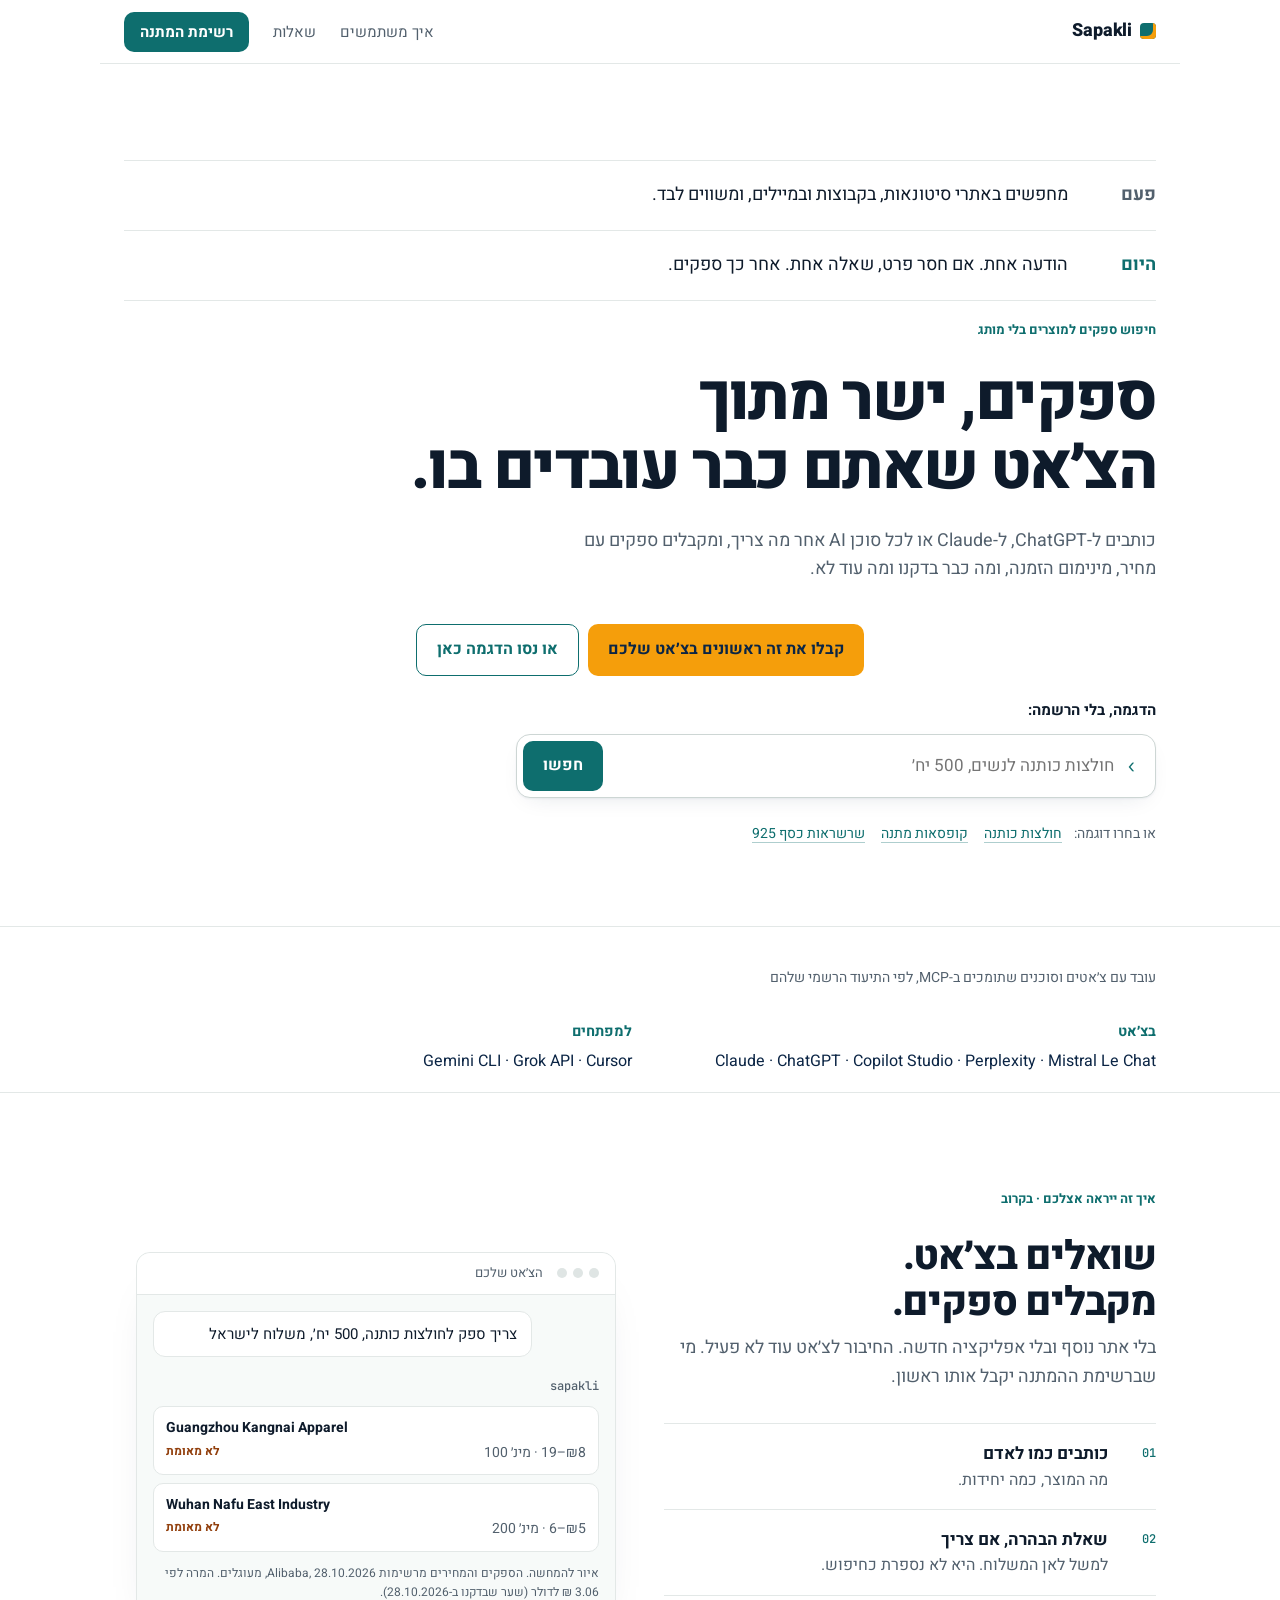
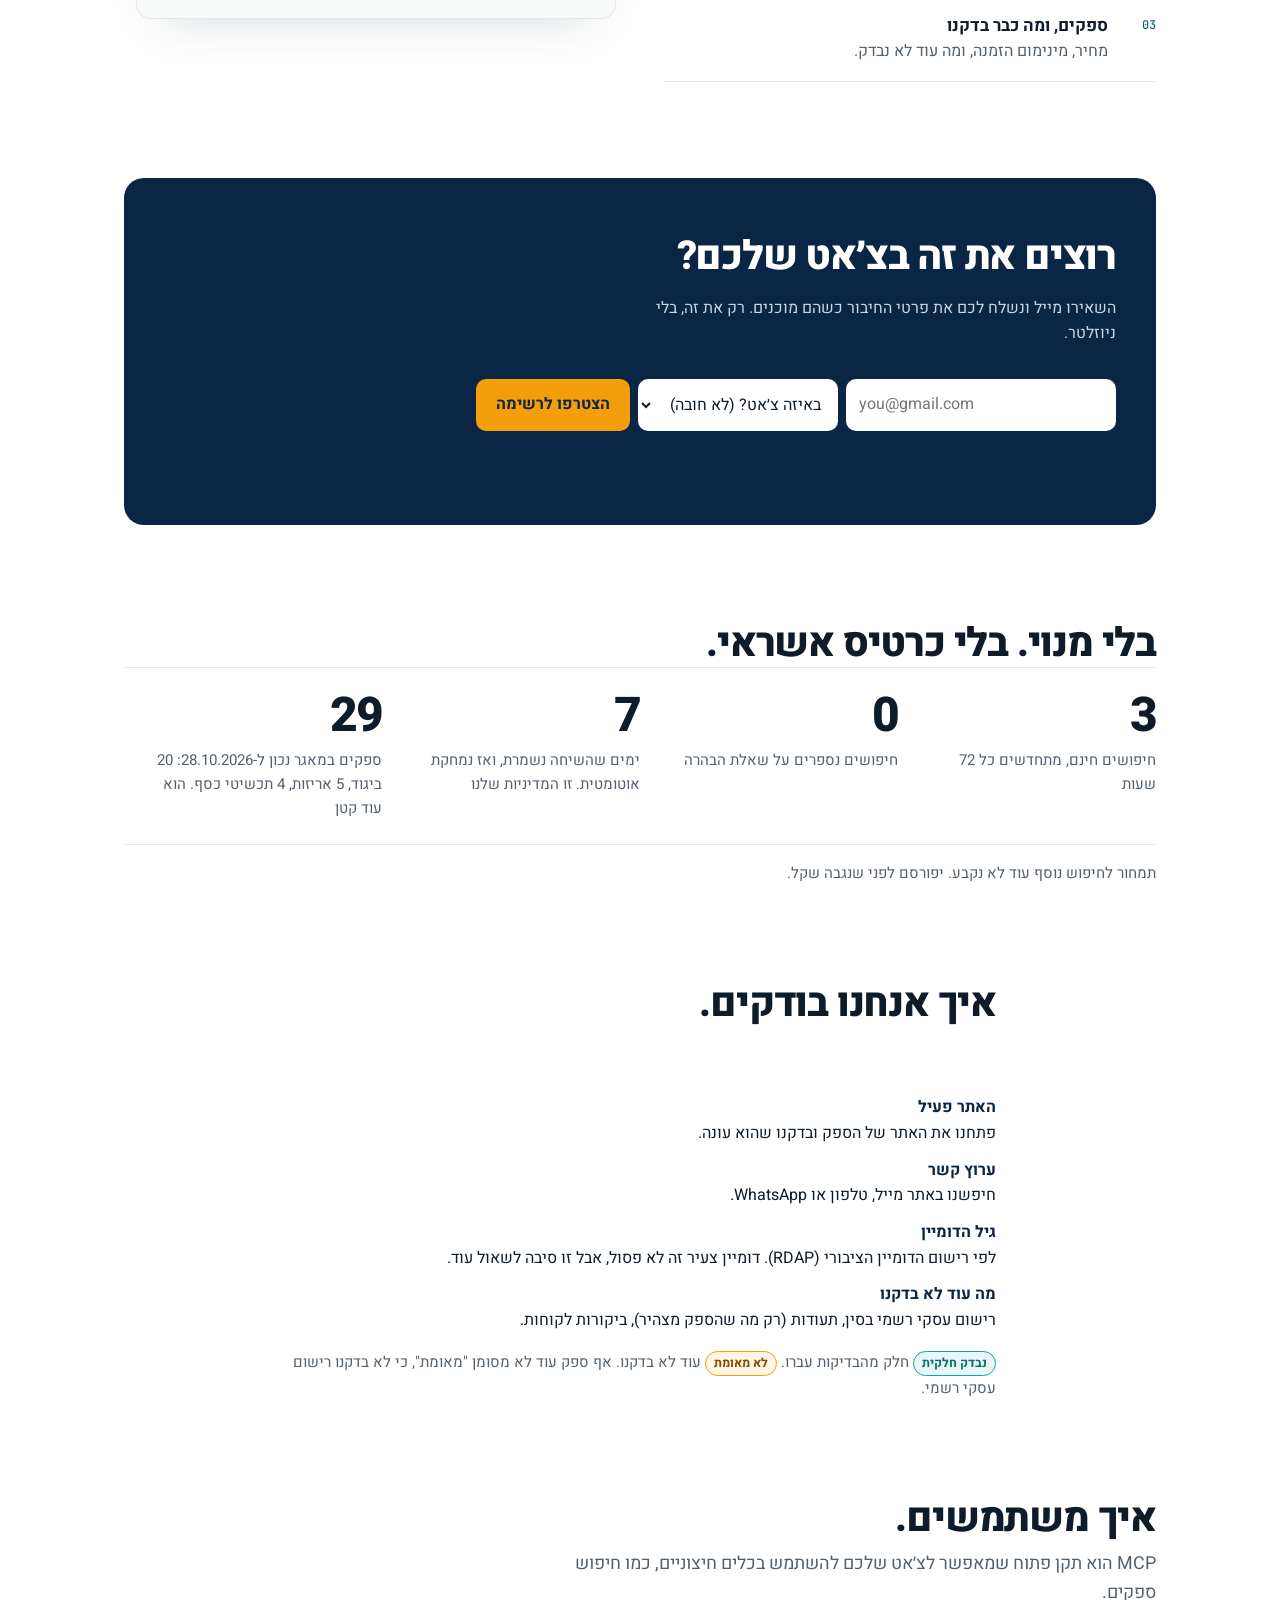
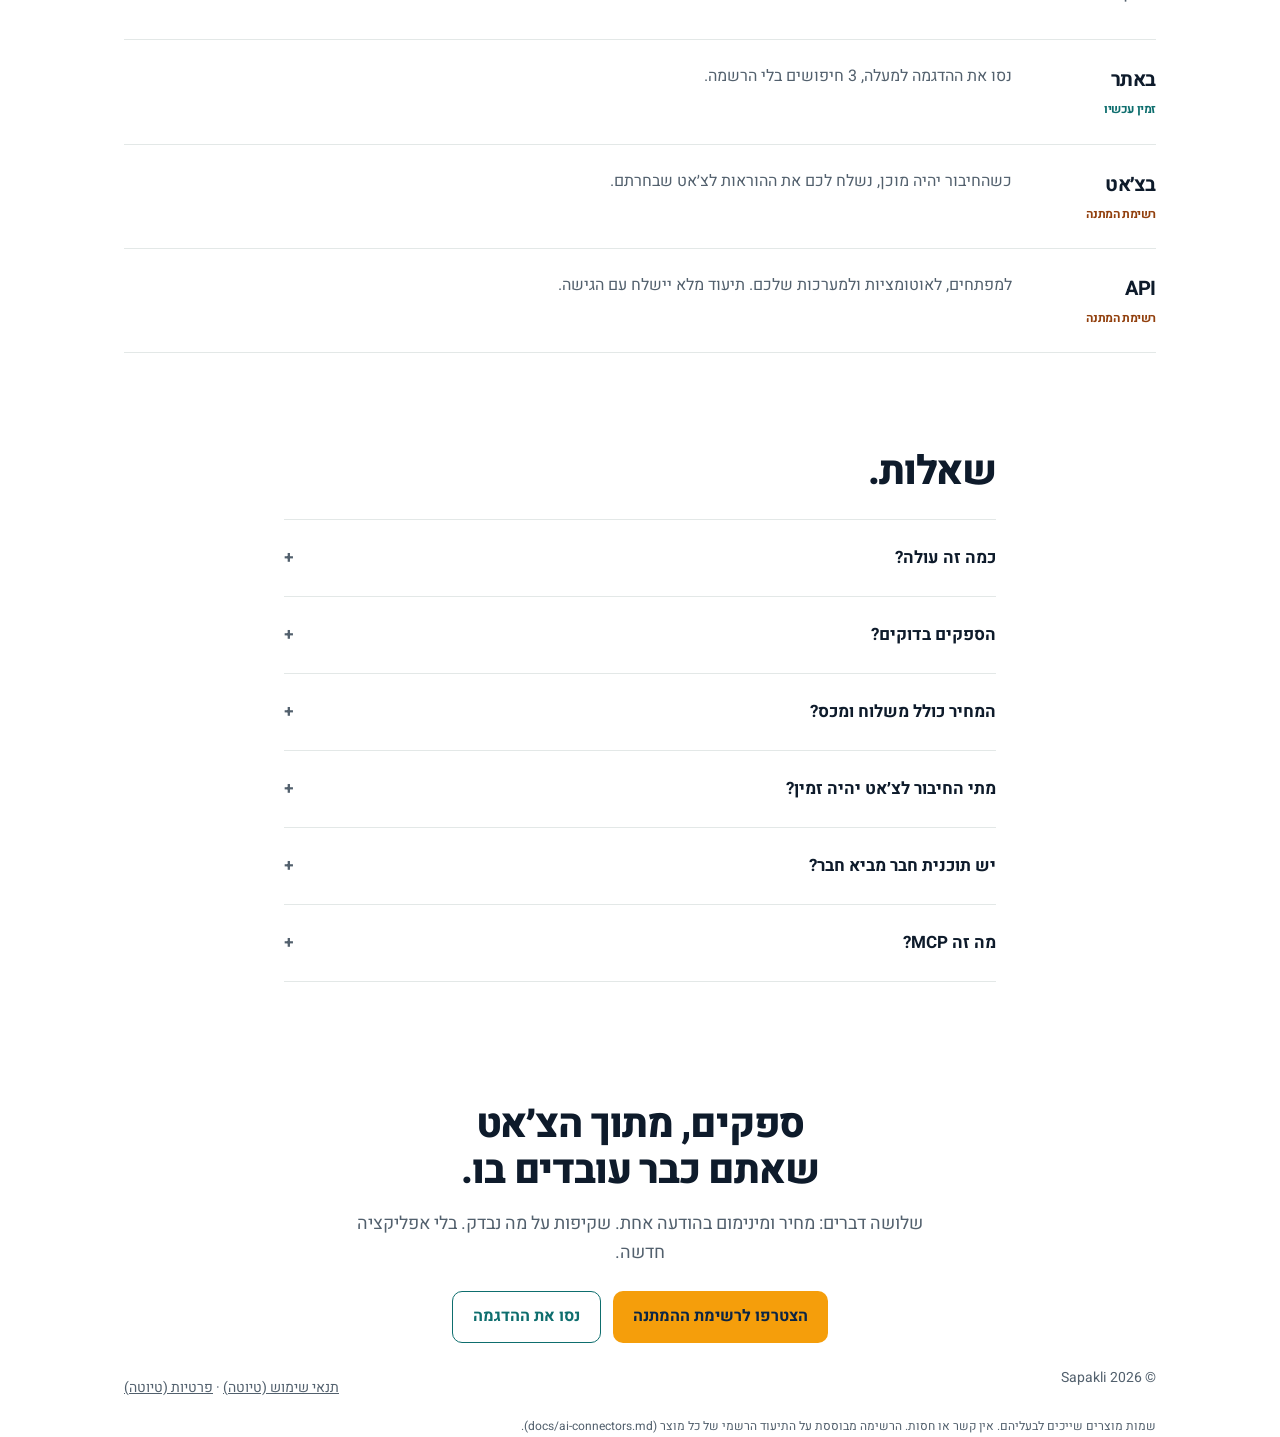
==== commit 615d44dc: "marketing round 2, trust badges, how-we-verify, live-API ready demo (config.js)" ====
--- a/index.html
+++ b/index.html
@@ -10,10 +10,15 @@
 <main>
 <!-- מבנה לפי jensen-keynote-product-format: בעיה → פעם/היום → חשיפה → דמו → איך בצ׳אט → אקוסיסטם → CTA -->
 <header class="hero wrap" id="try">
+ <div class="ba r" aria-label="פעם והיום">
+  <div><span class="k">פעם</span><p>מחפשים באתרי סיטונאות, בקבוצות ובמיילים, ומשווים לבד.</p></div>
+  <div><span class="k now">היום</span><p>הודעה אחת. אם חסר פרט, שאלה אחת. אחר כך ספקים.</p></div>
+ </div>
  <p class="eyebrow r">חיפוש ספקים למוצרים בלי מותג</p>
  <h1 class="r">ספקים, ישר מתוך<br class="d"> הצ׳אט שאתם כבר עובדים בו.</h1>
- <p class="lead r">כותבים ל-ChatGPT, ל-Claude או לכל סוכן AI אחר מה צריך, ומקבלים ספקים עם מחיר, מינימום הזמנה וסטטוס בדיקה. החיבור דרך MCP או API.</p>
- <p class="try-l r" id="tryl">נסו את ההדגמה כאן, בלי הרשמה:</p>
+ <p class="lead r">כותבים ל-ChatGPT, ל-Claude או לכל סוכן AI אחר מה צריך, ומקבלים ספקים עם מחיר, מינימום הזמנה, ומה כבר בדקנו ומה עוד לא.</p>
+ <p class="acts r"><a class="btn amber" href="#waitlist">קבלו את זה ראשונים בצ׳אט שלכם</a> <a class="btn ghost" href="#f">או נסו הדגמה כאן</a></p>
+ <p class="try-l r" id="tryl">הדגמה, בלי הרשמה:</p>
  <form id="f" class="ask r" role="search" aria-labelledby="tryl">
   <span class="pr" aria-hidden="true">›</span>
   <label for="q" class="sr">מה אתם מחפשים?</label>
@@ -26,25 +31,16 @@
   <button type="button" data-q="שרשראות כסף 925, 200 יח׳">שרשראות כסף 925</button>
  </div>
  <section class="chat" aria-live="polite" aria-label="תוצאות ההדגמה" hidden>
-  <p class="badge">הדגמה מוקלטת · נתונים מהמאגר מ-28.10.2026, לא מאומתים</p>
+  <p class="badge" id="mode">הדגמה מוקלטת · נתונים מהמאגר מ-28.10.2026</p>
   <div id="log"></div>
  </section>
 </header>
 
 <section class="works" aria-labelledby="ww">
  <p class="wrap cap" id="ww">עובד עם צ׳אטים וסוכנים שתומכים ב-MCP, לפי התיעוד הרשמי שלהם</p>
- <div class="marq"><ul class="track">
-  <li><span class="tx">Claude</span></li><li><span class="tx">ChatGPT</span></li><li><span class="tx">Gemini CLI</span></li>
-  <li><span class="tx">Grok API</span></li><li><span class="tx">Copilot Studio</span></li><li><span class="tx">Cursor</span></li>
-  <li><span class="tx">Perplexity</span></li><li><span class="tx">Mistral Le Chat</span></li>
- </ul></div>
-</section>
-
-<section class="wrap" aria-labelledby="ba">
- <h2 id="ba" class="sr">פעם והיום</h2>
- <div class="ba r">
-  <div><span class="k">פעם</span><p>מחפשים באתרי סיטונאות, בקבוצות ובמיילים, ומשווים לבד.</p></div>
-  <div><span class="k now">היום</span><p>הודעה אחת. אם חסר פרט, שאלה אחת. אחר כך ספקים.</p></div>
+ <div class="aig wrap">
+  <div><span class="k">בצ׳אט</span><p>Claude · ChatGPT · Copilot Studio · Perplexity · Mistral Le Chat</p></div>
+  <div><span class="k">למפתחים</span><p>Gemini CLI · Grok API · Cursor</p></div>
  </div>
 </section>
 
@@ -56,16 +52,16 @@
   <ol class="steps">
    <li class="r"><span class="mono">01</span><b>כותבים כמו לאדם</b>מה המוצר, כמה יחידות.</li>
    <li class="r"><span class="mono">02</span><b>שאלת הבהרה, אם צריך</b>למשל לאן המשלוח. היא לא נספרת כחיפוש.</li>
-   <li class="r"><span class="mono">03</span><b>ספקים עם סטטוס</b>מחיר, מינימום הזמנה, ומה עוד לא נבדק.</li>
+   <li class="r"><span class="mono">03</span><b>ספקים, ומה כבר בדקנו</b>מחיר, מינימום הזמנה, ומה עוד לא נבדק.</li>
   </ol>
  </div>
  <figure class="mock r" aria-label="איור: חלון צ׳אט כללי">
   <div class="bar"><i></i><i></i><i></i><span>הצ׳אט שלכם</span></div>
   <p class="mu">צריך ספק לחולצות כותנה, 500 יח׳, משלוח לישראל</p>
   <p class="mt"><span class="mono">sapakli</span></p>
-  <div class="mc"><b dir="ltr">Guangzhou Kangnai Apparel</b><span>₪7.91–18.98 · מינ׳ 100</span><em>לא מאומת</em></div>
-  <div class="mc"><b dir="ltr">Wuhan Nafu East Industry</b><span>₪4.75–6.30 · מינ׳ 200</span><em>לא מאומת</em></div>
-  <figcaption>איור להמחשה. הספקים והמחירים מהמאגר, 28.10.2026.</figcaption>
+  <div class="mc"><b dir="ltr">Guangzhou Kangnai Apparel</b><span>₪8–19 · מינ׳ 100</span><em>לא מאומת</em></div>
+  <div class="mc"><b dir="ltr">Wuhan Nafu East Industry</b><span>₪5–6 · מינ׳ 200</span><em>לא מאומת</em></div>
+  <figcaption>איור להמחשה. הספקים והמחירים מרשימות Alibaba, 28.10.2026, מעוגלים. המרה לפי 3.06 ₪ לדולר (שער שבדקנו ב-28.10.2026).</figcaption>
  </figure>
 </section>
 
@@ -83,7 +79,7 @@
  </form>
  <p id="wlm" class="wlm" role="status" aria-live="polite"></p>
  <div id="wli" class="wli" hidden>
-  <p><b>אתם ברשימה.</b> זה הקישור האישי שלכם. על כל חבר שנכנס דרכו ומבצע 3 חיפושים אמיתיים, תקבלו 3 חיפושים נוספים שלא פגים, עד 3 חברים.</p>
+  <p><b>אתם ברשימה<span id="pos"></span>.</b> זה הקישור האישי שלכם. חבר שנכנס דרכו מקבל את 3 החיפושים החינמיים הרגילים. אחרי שהוא מבצע 3 חיפושים, אתם מקבלים 3 חיפושים נוספים שלא פגים. עד 3 חברים, כלומר עד 9 חיפושים.</p>
   <div class="cp"><input id="lnk" readonly dir="ltr" aria-label="הקישור האישי שלכם"><button type="button" class="btn sm" id="cpb">העתיקו</button></div>
  </div>
 </div></section>
@@ -93,19 +89,31 @@
  <dl class="stats r">
   <div><dt>3</dt><dd>חיפושים חינם, מתחדשים כל 72 שעות</dd></div>
   <div><dt>0</dt><dd>חיפושים נספרים על שאלת הבהרה</dd></div>
-  <div><dt>7</dt><dd>ימים שהשיחה נשמרת, ואז נמחקת אוטומטית</dd></div>
-  <div><dt>20</dt><dd>ספקים במאגר נכון ל-28.10.2026. הוא עוד קטן</dd></div>
+  <div><dt>7</dt><dd>ימים שהשיחה נשמרת, ואז נמחקת אוטומטית. זו המדיניות שלנו</dd></div>
+  <div><dt>29</dt><dd>ספקים במאגר נכון ל-28.10.2026: 20 ביגוד, 5 אריזות, 4 תכשיטי כסף. הוא עוד קטן</dd></div>
  </dl>
  <p class="note r">תמחור לחיפוש נוסף עוד לא נקבע. יפורסם לפני שנגבה שקל.</p>
+</section>
+
+<section class="wrap narrow" id="verify" aria-labelledby="vf">
+ <h2 id="vf" class="r">איך אנחנו בודקים.</h2>
+ <p class="lead sm r">ליד כל ספק כתוב מה כבר בדקנו ומה עוד לא, עם תאריך הבדיקה וקישור למקור.</p>
+ <ul class="vlist r">
+  <li><b>האתר פעיל</b>פתחנו את האתר של הספק ובדקנו שהוא עונה.</li>
+  <li><b>ערוץ קשר</b>חיפשנו באתר מייל, טלפון או WhatsApp.</li>
+  <li><b>גיל הדומיין</b>לפי רישום הדומיין הציבורי (RDAP). דומיין צעיר זה לא פסול, אבל זו סיבה לשאול עוד.</li>
+  <li><b>מה עוד לא בדקנו</b>רישום עסקי רשמי בסין, תעודות (רק מה שהספק מצהיר), ביקורות לקוחות.</li>
+ </ul>
+ <p class="note r"><span class="vb part">נבדק חלקית</span> חלק מהבדיקות עברו. <span class="vb no">לא מאומת</span> עוד לא בדקנו. אף ספק עוד לא מסומן "מאומת", כי לא בדקנו רישום עסקי רשמי.</p>
 </section>
 
 <section class="wrap" id="connect" aria-labelledby="cn">
  <h2 id="cn" class="r">איך משתמשים.</h2>
  <p class="lead sm r">MCP הוא תקן פתוח שמאפשר לצ׳אט שלכם להשתמש בכלים חיצוניים, כמו חיפוש ספקים.</p>
  <div class="ways">
-  <div class="r"><h3>באתר <span class="live">זמין עכשיו</span></h3><p>נסו את ההדגמה למעלה. לחיפוש אמיתי נכנסים עם Google.</p></div>
-  <div class="r"><h3>בצ׳אט <span class="soon">רשימת המתנה</span></h3><p>מוסיפים את Sapakli כשרת MCP בהגדרות הצ׳אט.</p><code dir="ltr">Settings → Connectors → Add MCP server</code></div>
-  <div class="r"><h3>API <span class="soon">רשימת המתנה</span></h3><p>למפתחים, לאוטומציות ולמערכות שלכם.</p><code dir="ltr">POST /api/v1/search</code></div>
+  <div class="r"><h3>באתר <span class="live">זמין עכשיו</span></h3><p>נסו את ההדגמה למעלה, 3 חיפושים בלי הרשמה.</p></div>
+  <div class="r"><h3>בצ׳אט <span class="soon">רשימת המתנה</span></h3><p>כשהחיבור יהיה מוכן, נשלח לכם את ההוראות לצ׳אט שבחרתם.</p></div>
+  <div class="r"><h3>API <span class="soon">רשימת המתנה</span></h3><p>למפתחים, לאוטומציות ולמערכות שלכם. תיעוד מלא יישלח עם הגישה.</p></div>
  </div>
 </section>
 
@@ -114,18 +122,18 @@
 <details><summary>הספקים בדוקים?</summary><p>לא כולם. ליד כל ספק כתוב אם בדקנו אותו. אם כתוב "לא מאומת", בדקו בעצמכם לפני שאתם מזמינים.</p></details>
 <details><summary>המחיר כולל משלוח ומכס?</summary><p>לא. זה המחיר שהספק מפרסם, לפני משלוח, מכס ומע״מ.</p></details>
 <details><summary>מתי החיבור לצ׳אט יהיה זמין?</summary><p>עוד לא נקבע תאריך. מי שברשימת ההמתנה יקבל הודעה ראשון.</p></details>
-<details><summary>יש תוכנית חבר מביא חבר?</summary><p>כן. אחרי ההרשמה לרשימה תקבלו קישור אישי. על כל חבר שמבצע 3 חיפושים אמיתיים תקבלו 3 חיפושים נוספים שלא פגים, עד 3 חברים.</p></details>
+<details><summary>יש תוכנית חבר מביא חבר?</summary><p>כן. אחרי ההרשמה תקבלו קישור אישי. החבר מקבל את 3 החיפושים הרגילים, בלי תוספת. אחרי שהוא מבצע 3 חיפושים, אתם מקבלים 3 חיפושים שלא פגים. עד 3 חברים, עד 9 חיפושים בסך הכול.</p></details>
 <details><summary>מה זה MCP?</summary><p>תקן פתוח שמאפשר לצ׳אטים כמו Claude ו-ChatGPT להשתמש בכלים חיצוניים. אתם מוסיפים כתובת אחת בהגדרות, וזהו.</p></details>
 </section>
 
 <section class="wrap" aria-labelledby="cl"><div class="close r">
  <h2 id="cl">ספקים, מתוך הצ׳אט שאתם כבר עובדים בו.</h2>
- <p class="lead sm">היום באתר. בקרוב בצ׳אט שלכם.</p>
+ <p class="lead sm">שלושה דברים: מחיר ומינימום בהודעה אחת. שקיפות על מה נבדק. בלי אפליקציה חדשה.</p>
  <p class="acts"><a class="btn amber" href="#waitlist">הצטרפו לרשימת ההמתנה</a> <a class="btn ghost" href="#try">נסו את ההדגמה</a></p>
 </div></section>
 </main>
 <footer class="wrap"><span>© 2026 Sapakli</span><span><a href="legal/terms.html">תנאי שימוש (טיוטה)</a> · <a href="legal/privacy.html">פרטיות (טיוטה)</a></span>
 <small>שמות מוצרים שייכים לבעליהם. אין קשר או חסות. הרשימה מבוססת על התיעוד הרשמי של כל מוצר (docs/ai-connectors.md).</small></footer>
 <a class="sticky btn amber" href="#waitlist" id="stk">הצטרפו לרשימת ההמתנה</a>
-<script src="demo.js" defer></script>
+<script src="config.js"></script><script src="demo.js" defer></script>
 </body></html>
--- a/style.css
+++ b/style.css
@@ -118,3 +118,14 @@
 footer a{display:inline-block;padding:10px 0}
 @media(max-width:560px){.hero{padding-bottom:40px}h1{font-size:32px}.lead{margin:16px 0 28px}.works{padding-top:32px}.track{gap:36px}.wl select,.wl input,.wl .btn{flex:1 1 100%}.acts .btn{flex:1 1 100%}}
 @media(prefers-reduced-motion:reduce){.track{animation:none!important;flex-wrap:wrap;width:auto;justify-content:center;gap:16px 40px;padding-inline:24px}.track [aria-hidden]{display:none}.marq{mask-image:none}.typing span{animation:none}}
+/* launch: trust badges, AI split, verify list */
+.hero .ba{margin:0 0 1.2rem}.hero .acts{margin:.4rem 0 1.4rem;display:flex;gap:.6rem;flex-wrap:wrap}
+.aig{display:grid;grid-template-columns:1fr 1fr;gap:1rem;padding-block:.6rem}.aig p{margin:.3rem 0 0;color:#0B2545}
+.aig .k{font-weight:700;color:#0E6E6E;font-size:.9rem}
+@media(max-width:640px){.aig{grid-template-columns:1fr}}
+.vlist{list-style:none;padding:0;display:grid;gap:.7rem}.vlist b{display:block;color:#0B2545}
+.vb{display:inline-block;font-size:.78rem;font-weight:700;padding:.1rem .5rem;border-radius:999px;border:1px solid}
+.vb.part{color:#0E6E6E;border-color:#14A3A3;background:#E7F6F6}.vb.no{color:#8A4B00;border-color:#F59E0B;background:#FFF6E5}
+.card .vck{list-style:none;padding:0;margin:.4rem 0 0;font-size:.82rem}.card .vck li{margin:.15rem 0}
+.card .vck .ok::before{content:"✓ ";color:#0E6E6E}.card .vck .bad::before{content:"✗ ";color:#B45309}.card .vck .na::before{content:"· ";color:#6B7280}
+.card .src{font-size:.8rem}.card .src a{color:#0E6E6E}.card small{display:block;color:#6B7280;font-size:.78rem;margin-top:.3rem}
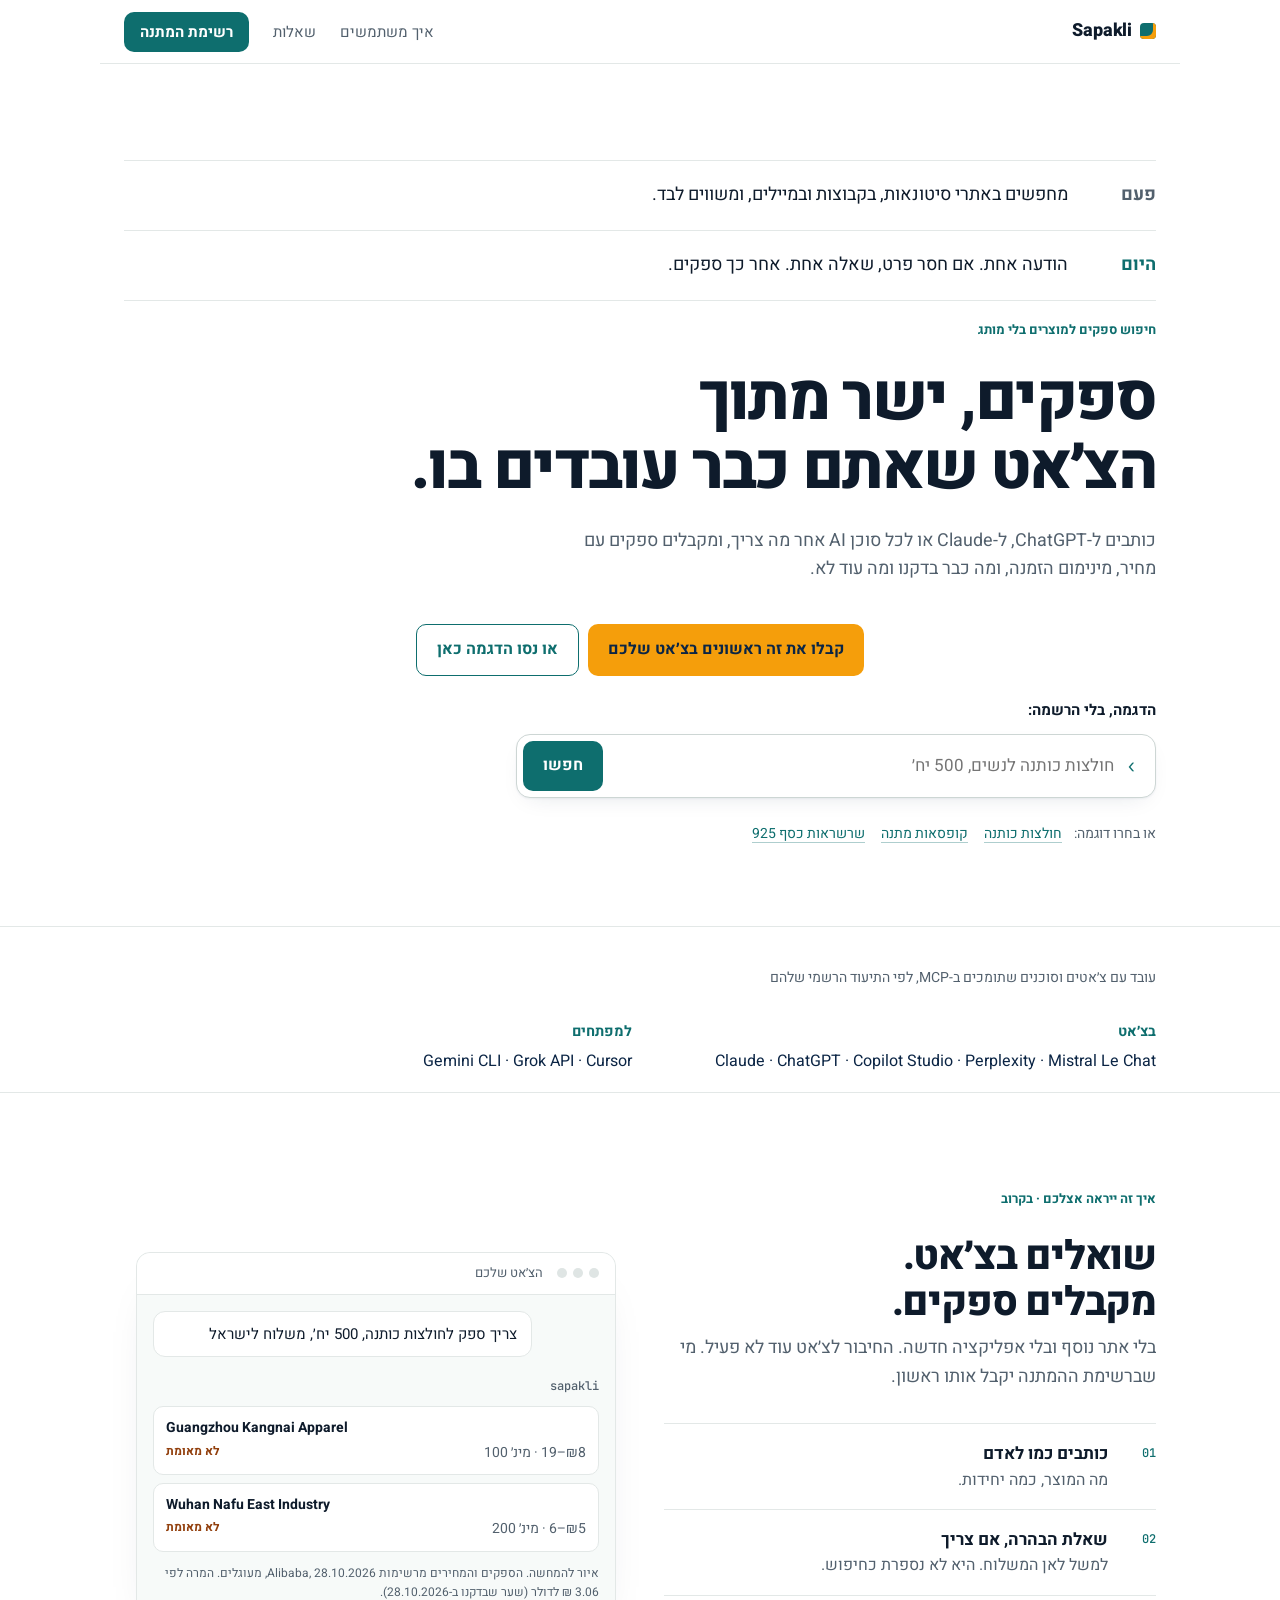
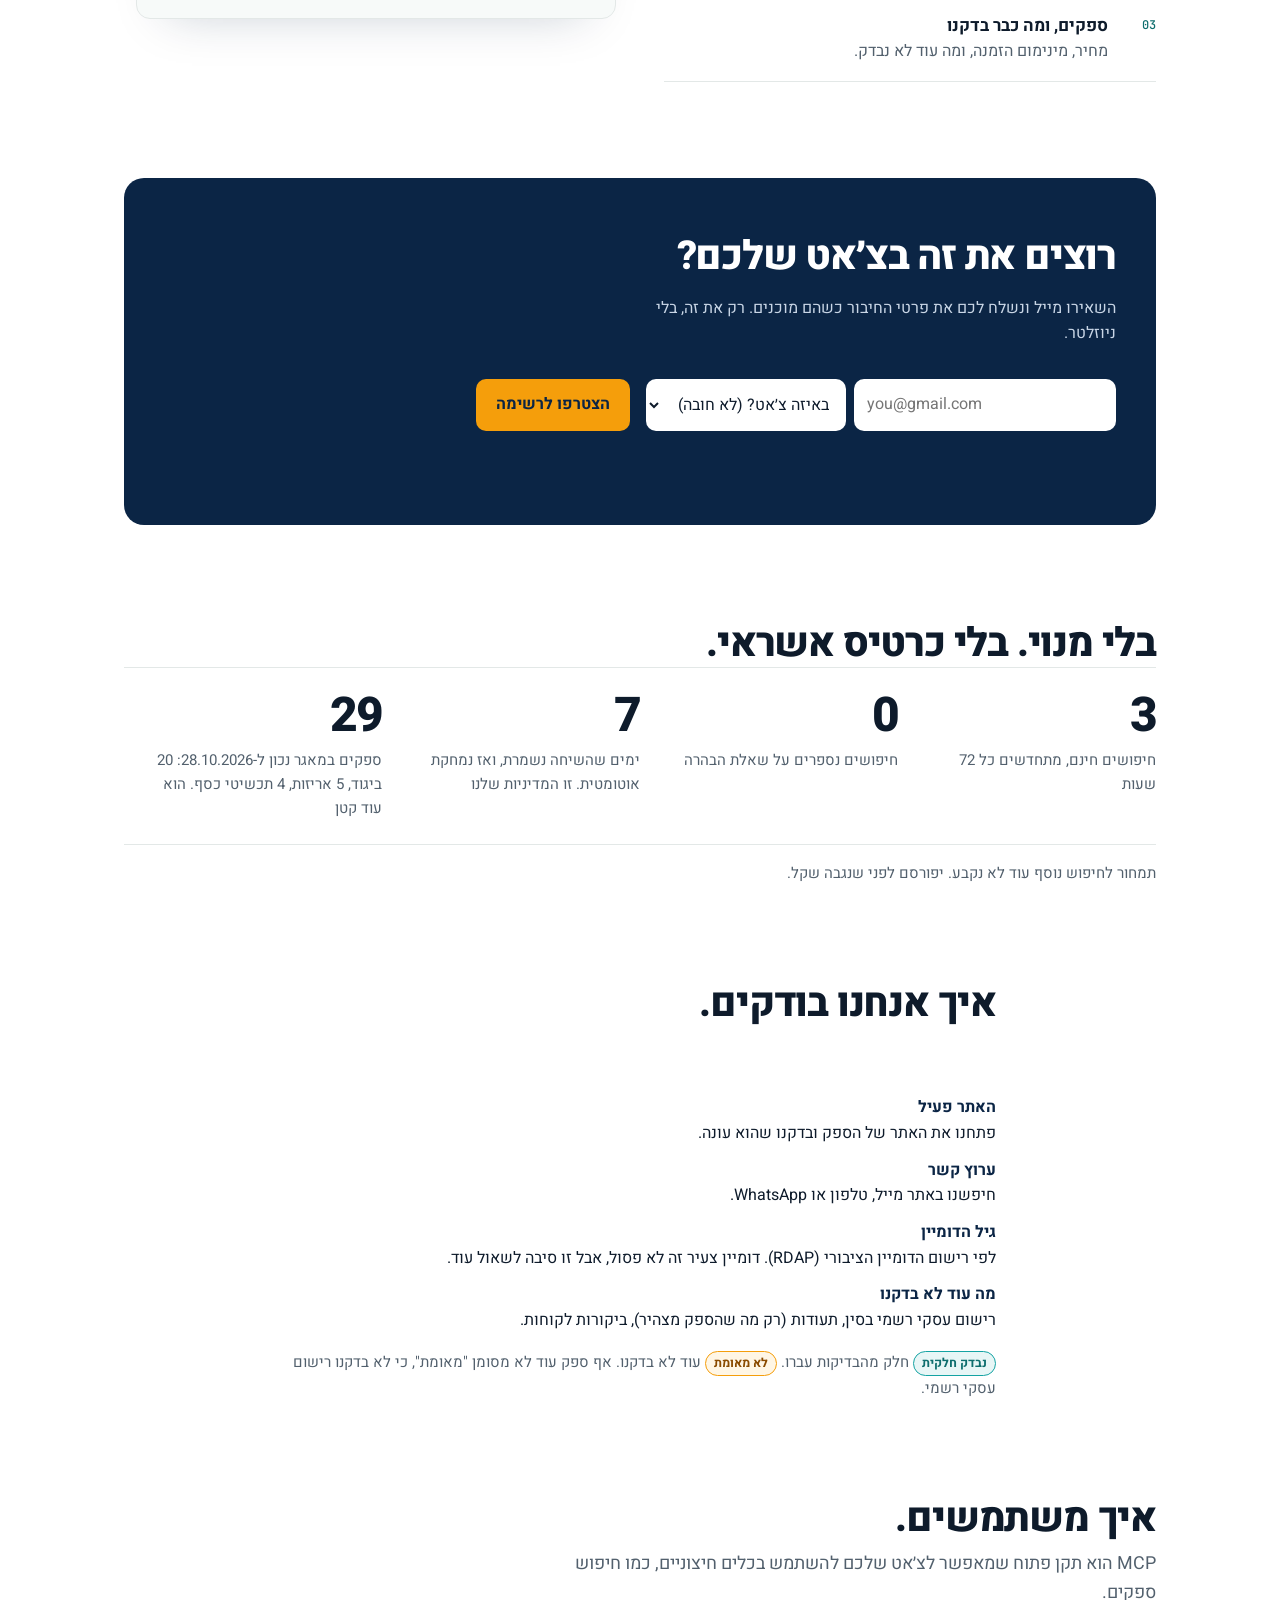
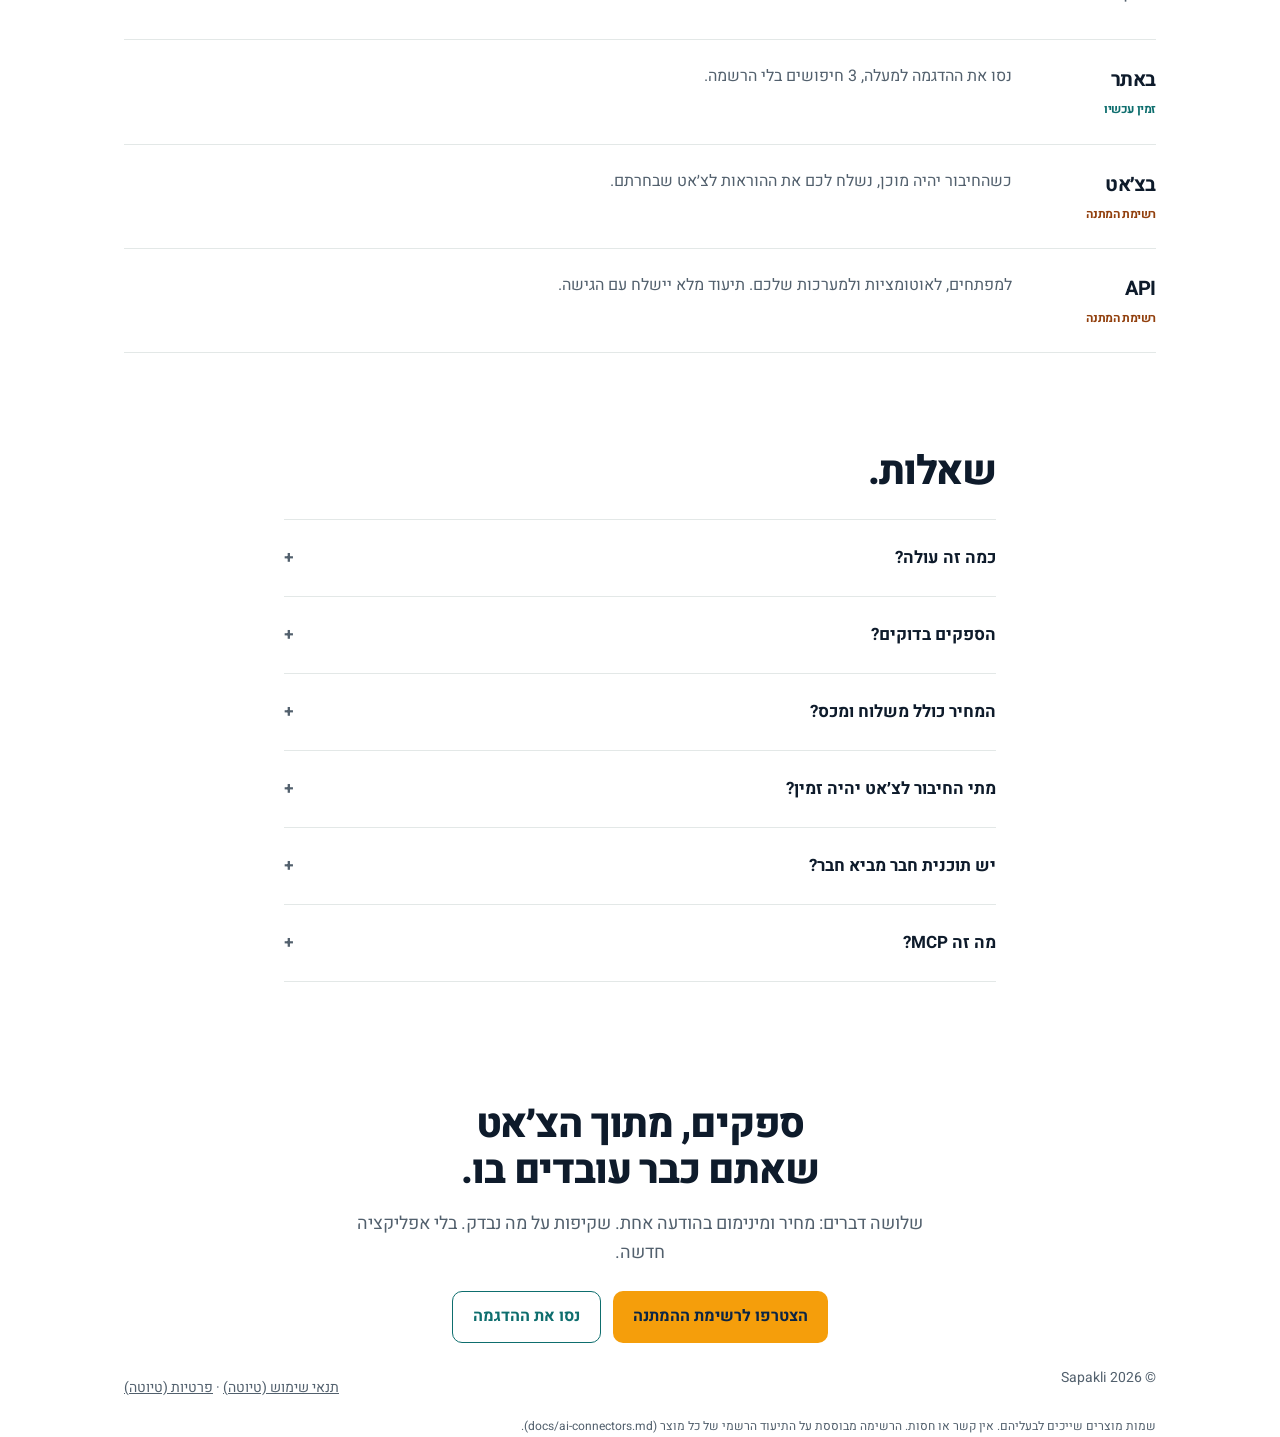
==== commit 0ef91dcd: "Cloudflare Turnstile widget on waitlist form, token sent to /api/waitlist" ====
--- a/index.html
+++ b/index.html
@@ -75,6 +75,7 @@
   <label for="ch" class="sr">באיזה צ׳אט אתם משתמשים? (לא חובה)</label>
   <select id="ch" name="chat"><option value="">באיזה צ׳אט? (לא חובה)</option><option value="chatgpt">ChatGPT</option><option value="claude">Claude</option><option value="gemini">Gemini</option><option value="grok">Grok</option><option value="copilot">Copilot</option><option value="cursor">Cursor</option><option value="other">אחר</option></select>
   <div class="hp" aria-hidden="true"><label for="website">אתר</label><input id="website" name="website" tabindex="-1" autocomplete="off"></div>
+  <div class="cf-turnstile" data-sitekey="0x4AAAAAAFqHuVXIOrDTykcT" data-language="he" data-size="flexible"></div>
   <button class="btn amber" type="submit">הצטרפו לרשימה</button>
  </form>
  <p id="wlm" class="wlm" role="status" aria-live="polite"></p>
@@ -135,5 +136,5 @@
 <footer class="wrap"><span>© 2026 Sapakli</span><span><a href="legal/terms.html">תנאי שימוש (טיוטה)</a> · <a href="legal/privacy.html">פרטיות (טיוטה)</a></span>
 <small>שמות מוצרים שייכים לבעליהם. אין קשר או חסות. הרשימה מבוססת על התיעוד הרשמי של כל מוצר (docs/ai-connectors.md).</small></footer>
 <a class="sticky btn amber" href="#waitlist" id="stk">הצטרפו לרשימת ההמתנה</a>
-<script src="config.js"></script><script src="demo.js" defer></script>
+<script src="https://challenges.cloudflare.com/turnstile/v0/api.js" async defer></script><script src="config.js"></script><script src="demo.js" defer></script>
 </body></html>
--- a/style.css
+++ b/style.css
@@ -129,3 +129,5 @@
 .card .vck{list-style:none;padding:0;margin:.4rem 0 0;font-size:.82rem}.card .vck li{margin:.15rem 0}
 .card .vck .ok::before{content:"✓ ";color:#0E6E6E}.card .vck .bad::before{content:"✗ ";color:#B45309}.card .vck .na::before{content:"· ";color:#6B7280}
 .card .src{font-size:.8rem}.card .src a{color:#0E6E6E}.card small{display:block;color:#6B7280;font-size:.78rem;margin-top:.3rem}
+
+.byp{margin-top:12px;padding:10px 12px;border:1px solid #f0c36d;border-radius:10px;background:#fff8e6}.byp ul{margin:6px 0;padding-inline-start:18px}.byp li{margin:3px 0}
